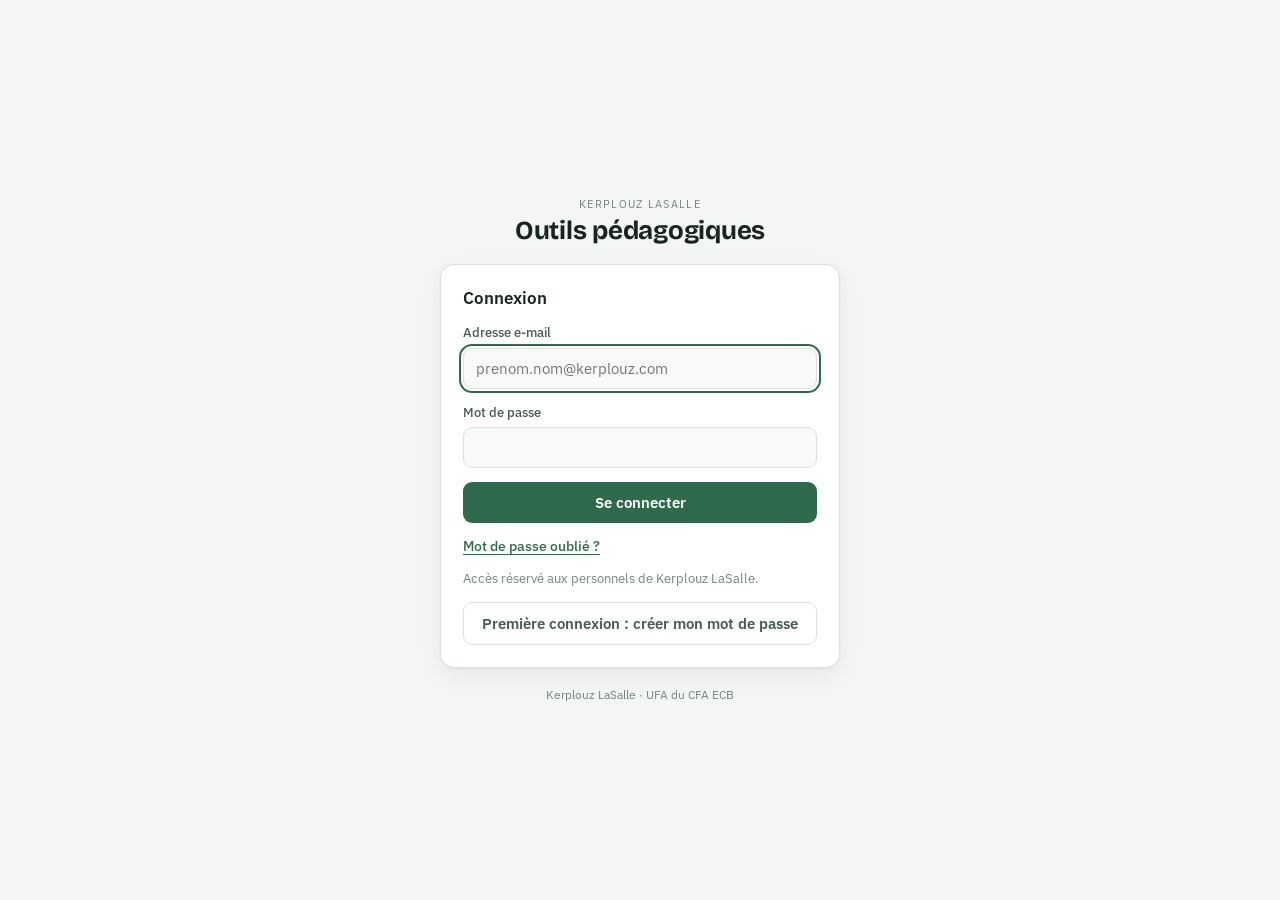
==== index.html @ 3c879e39 "v6.1 : accueil par formation, clics" ====
<!doctype html>
<html lang="fr"><head><meta charset="utf-8"><meta name="viewport" content="width=device-width,initial-scale=1">
<title>Outils Kerplouz</title>
<link rel="preconnect" href="https://fonts.googleapis.com">
<link rel="preconnect" href="https://fonts.gstatic.com" crossorigin>
<link rel="stylesheet" href="https://fonts.googleapis.com/css2?family=Bricolage+Grotesque:opsz,wght@12..96,700&family=IBM+Plex+Sans:wght@400;500;600&display=swap">
<style>
:root{--bg:#F4F6F3;--surface:#FFFFFF;--line:#DCE2D9;--ink:#18241E;--ink-2:#4A5A51;--ink-3:#76857C;--accent:#2E6A4B;--accent-soft:#DCEBDF;--danger:#A8412F;--danger-soft:#F6DED8;
  --display:"Bricolage Grotesque",ui-sans-serif,system-ui,sans-serif;--body:"IBM Plex Sans",ui-sans-serif,system-ui,-apple-system,"Segoe UI",sans-serif}
*{box-sizing:border-box}[hidden]{display:none!important}
html,body{height:100%}
body{margin:0;background:var(--bg);color:var(--ink);font:15px/1.5 var(--body);padding-inline:16px;display:grid;place-items:center}
main{width:100%;max-width:400px;padding-block:32px;display:flex;flex-direction:column;gap:18px}
.brand{display:flex;flex-direction:column;gap:4px;text-align:center}
.brand small{font-size:11px;letter-spacing:.12em;text-transform:uppercase;color:var(--ink-3)}
h1{font:700 26px/1.15 var(--display);margin:0;letter-spacing:-.01em}
.card{background:var(--surface);border:1px solid var(--line);border-radius:14px;padding:22px;display:flex;flex-direction:column;gap:14px;box-shadow:0 1px 2px rgba(24,36,30,.05),0 8px 24px rgba(24,36,30,.06)}
h2{font:600 17px/1.3 var(--body);margin:0}
.field{display:flex;flex-direction:column;gap:5px}
label{font-size:13px;font-weight:500;color:var(--ink-2)}
input{font:15px var(--body);color:var(--ink);background:#F8FAF7;border:1px solid var(--line);border-radius:9px;padding:10px 12px;width:100%}
input:focus-visible,button:focus-visible,a:focus-visible{outline:2px solid var(--accent);outline-offset:2px}
button{font:600 15px var(--body);border:0;border-radius:9px;padding:11px 14px;background:var(--accent);color:#fff;cursor:pointer}
button:hover{filter:brightness(1.07)}button:disabled{opacity:.6;cursor:wait}
button.link{background:none;color:var(--accent);padding:0;font-weight:500;font-size:13.5px;text-decoration:underline;text-underline-offset:3px;align-self:flex-start}
button.ghost{background:none;color:var(--ink-2);border:1px solid var(--line)}
.msg{font-size:13.5px;border-radius:8px;padding:9px 11px}
.msg.err{background:var(--danger-soft);color:var(--danger)}.msg.ok{background:var(--accent-soft);color:var(--accent)}
.hint{font-size:12.5px;color:var(--ink-3);margin:0}
a.tool{display:block;border:1px solid var(--line);border-radius:10px;padding:12px 14px;color:inherit;text-decoration:none}
a.tool:hover{border-color:var(--accent)}a.tool b{display:block;color:var(--accent)}
.who{font-size:13.5px;color:var(--ink-2)}
.rules{list-style:none;margin:0;padding:0;display:grid;grid-template-columns:1fr 1fr;gap:3px 10px;font-size:12.5px;color:var(--ink-3)}
.rules li::before{content:"○ ";}.rules li.ok{color:var(--accent)}.rules li.ok::before{content:"✓ ";}
footer{text-align:center;font-size:12px;color:var(--ink-3)}
/* ---- Tableau de bord des outils ---- */
body.wide{place-items:start center}
body.wide main{max-width:1120px;gap:22px}
body.wide .brand{display:none}
#vHome{display:flex;flex-direction:column;gap:22px}
.dash-head{display:flex;flex-wrap:wrap;gap:16px;align-items:flex-end;justify-content:space-between;padding-top:8px}
.dash-head .t{display:flex;flex-direction:column;gap:4px}
.eyebrow{font-size:11px;letter-spacing:.12em;text-transform:uppercase;color:var(--ink-3)}
.dash-head h1{font-size:30px}
.me{display:flex;align-items:center;gap:10px;background:var(--surface);border:1px solid var(--line);border-radius:999px;padding:5px 6px 5px 14px;font-size:13px;color:var(--ink-2)}
.me b{color:var(--ink);font-weight:600}
.me button{font-size:12.5px;padding:6px 12px;border-radius:999px}
.tabs{display:flex;flex-wrap:wrap;gap:6px}
.tab{font:500 13px var(--body);background:var(--surface);color:var(--ink-2);border:1px solid var(--line);border-radius:999px;padding:7px 13px;display:inline-flex;align-items:center;gap:7px}
.tab .sw{width:9px;height:9px;border-radius:99px;background:var(--c,var(--ink-3))}
.tab[aria-pressed="true"]{background:var(--ink);border-color:var(--ink);color:#fff}
.tab:hover{filter:none;border-color:var(--ink-3)}
.level{display:flex;flex-direction:column;gap:12px}
.level-h{display:flex;align-items:baseline;gap:10px;flex-wrap:wrap;border-bottom:2px solid var(--c);padding-bottom:8px}
.level-h h2{font:700 19px/1.2 var(--display);letter-spacing:-.01em}
.level-h .niv{font-size:11px;font-weight:600;letter-spacing:.06em;text-transform:uppercase;color:#fff;background:var(--c);border-radius:5px;padding:2px 7px}
.level-h .sub{font-size:13px;color:var(--ink-3)}
.tiles{display:grid;grid-template-columns:repeat(auto-fill,minmax(250px,1fr));gap:12px}
.tile{position:relative;display:flex;flex-direction:column;gap:8px;background:var(--surface);border:1px solid var(--line);border-radius:12px;padding:16px 16px 14px;color:inherit;text-decoration:none;min-height:150px;transition:border-color .15s,box-shadow .15s,transform .15s}
a.tile:hover{border-color:var(--c);box-shadow:0 6px 18px rgba(24,36,30,.08);transform:translateY(-1px)}
.tile .ico{width:36px;height:36px;border-radius:9px;display:grid;place-items:center;background:color-mix(in srgb,var(--c) 14%,#fff);color:var(--c)}
.tile .ico svg{width:20px;height:20px}
.tile b{font-size:15px;line-height:1.3}
.tile p{margin:0;font-size:13px;color:var(--ink-2);line-height:1.45}
.tile .st{position:absolute;top:14px;right:14px;font-size:11px;font-weight:600;border-radius:99px;padding:3px 8px}
.st.on{background:#DCEBDF;color:#2E6A4B}.st.soon{background:#F1F3EF;color:var(--ink-3)}
.tile.soon{background:#FAFBF9;border-style:dashed}
.tile.soon b,.tile.soon .ico{opacity:.75}
.tile .go{margin-top:auto;font-size:13px;font-weight:600;color:var(--c)}
.note{font-size:13px;color:var(--ink-3);text-align:center;margin:4px 0 0}
.mine{display:flex;flex-wrap:wrap;gap:6px;align-items:center;font-size:13px;color:var(--ink-2)}
.chip{font-size:12px;font-weight:500;background:var(--surface);border:1px solid var(--line);border-radius:99px;padding:3px 10px}
.apercu{display:flex;flex-wrap:wrap;gap:8px 12px;align-items:center;font-size:13px;color:var(--ink-2);background:var(--surface);border:1px dashed var(--line);border-radius:10px;padding:8px 12px}
.apercu select{font:inherit;font-size:13px;padding:5px 8px;border:1px solid var(--line);border-radius:8px;background:var(--surface);color:var(--ink)}
.apercu.on{border-style:solid;border-color:#D1683F;background:#FFF3EC}
.apercu .info{flex-basis:100%;color:#8A3F1C}
.banner{background:#FFF6E5;border:1px solid #F0DDB5;color:#7A5410;border-radius:10px;padding:12px 14px;font-size:13.5px}
a.admin{font:600 12.5px var(--body);background:var(--ink);color:#fff;border-radius:999px;padding:6px 12px;text-decoration:none}
/* ---- Espaces ---- */
.espaces{display:flex;gap:4px;flex-wrap:wrap;background:var(--surface);border:1px solid var(--line);border-radius:14px;padding:5px}
.esp{font:600 14px var(--body);background:none;color:var(--ink-2);border-radius:10px;padding:9px 14px;position:relative}
.esp:hover{filter:none;background:#F1F4EF}
.esp[aria-current="page"]{background:var(--c);color:#fff}
.espgrid{display:grid;grid-template-columns:repeat(auto-fill,minmax(250px,1fr));gap:14px}
.espcard{display:flex;flex-direction:column;gap:8px;background:var(--surface);border:1px solid var(--line);border-top:4px solid var(--c);border-radius:14px;padding:18px;color:inherit;text-decoration:none;min-height:170px;transition:box-shadow .15s,transform .15s}
.espcard:hover{box-shadow:0 8px 22px rgba(24,36,30,.09);transform:translateY(-1px)}
.espcard .ico{width:40px;height:40px;border-radius:10px;display:grid;place-items:center;background:color-mix(in srgb,var(--c) 13%,#fff);color:var(--c)}
.espcard .ico svg{width:22px;height:22px}
.espcard b{font:700 18px/1.2 var(--display)}.espcard p{margin:0;font-size:13.5px;color:var(--ink-2)}
.espcard .go{margin-top:auto;font-size:13px;font-weight:600;color:var(--c)}
.esp .badge{margin-left:6px;padding:0 7px;font-size:11px}
.badge{display:inline-block;font-size:12px;font-weight:600;border-radius:99px;padding:2px 9px;background:#E3ECF8;color:#2D5A96}.badge.warn{background:#FFF6E5;color:#7A5410}
.espintro{margin:0;color:var(--ink-2);font-size:14px}
.actus ul{list-style:none;margin:6px 0 0;padding:0;display:grid;grid-template-columns:repeat(auto-fill,minmax(320px,1fr));gap:8px}
.actus li{background:var(--surface);border:1px solid var(--line);border-radius:10px;padding:10px 12px;display:flex;flex-direction:column;gap:3px}
.actus li a{color:var(--ink);font-weight:500;text-decoration:none}.actus li a:hover{color:var(--accent);text-decoration:underline}
.actus .level-h a{color:#6B5CA5;font-weight:600;text-decoration:none}
.actus li span{font-size:12px;color:var(--ink-3)}
body:not([data-espace="accueil"]):not([data-espace="evaluations"]) #rappels,body:not([data-espace="accueil"]):not([data-espace="evaluations"]) #rappelsUC{display:none!important}
body:not([data-espace="accueil"]) #mine{display:none}
@media (max-width:640px){.esp{padding:8px 10px;font-size:13px}}
@media (prefers-reduced-motion:reduce){.tile,.espcard{transition:none}}
</style></head><body>
<main>
  <div class="brand"><small>Kerplouz LaSalle</small><h1>Outils pédagogiques</h1></div>

  <!-- Connexion -->
  <form class="card" id="vLogin" hidden novalidate>
    <h2>Connexion</h2>
    <div class="msg" id="loginMsg" hidden></div>
    <div class="field"><label for="email">Adresse e-mail</label><input id="email" type="email" autocomplete="username" placeholder="prenom.nom@kerplouz.com" required></div>
    <div class="field"><label for="password">Mot de passe</label><input id="password" type="password" autocomplete="current-password" required></div>
    <button type="submit" id="btnLogin">Se connecter</button>
    <button type="button" class="link" id="toForgot">Mot de passe oublié ?</button>
    <p class="hint">Accès réservé aux personnels de Kerplouz LaSalle.</p>
    <button type="button" class="ghost" id="toSignup">Première connexion : créer mon mot de passe</button>
  </form>

  <!-- Création de compte -->
  <form class="card" id="vSignup" hidden novalidate>
    <h2>Première connexion</h2>
    <p class="hint">Saisissez votre adresse <b>@kerplouz.com</b> et le <b>code d'activation</b> remis par le responsable pédagogique, puis choisissez votre mot de passe. Le code ne sert qu'une fois.</p>
    <div class="msg" id="signupMsg" hidden></div>
    <div class="field"><label for="semail">Adresse e-mail Kerplouz</label><input id="semail" type="email" autocomplete="username" placeholder="prenom.nom@kerplouz.com" required></div>
    <div class="field"><label for="scode">Code d'activation</label><input id="scode" autocomplete="one-time-code" placeholder="6 caractères" maxlength="6" style="text-transform:uppercase;letter-spacing:.2em;font-family:ui-monospace,monospace" required></div>
    <div class="field"><label for="sp1">Mot de passe</label><input id="sp1" type="password" autocomplete="new-password" required></div>
    <div class="field"><label for="sp2">Confirmer le mot de passe</label><input id="sp2" type="password" autocomplete="new-password" required></div>
    <ul class="rules" id="sRules"></ul>
    <button type="submit" id="btnSignup">Créer mon mot de passe</button>
    <button type="button" class="link" id="backLogin2">J'ai déjà un compte</button>
  </form>

  <!-- Mot de passe oublié -->
  <form class="card" id="vForgot" hidden novalidate>
    <h2>Mot de passe oublié</h2>
    <p class="hint">Saisissez votre adresse : vous recevrez un lien pour choisir un nouveau mot de passe.</p>
    <div class="msg" id="forgotMsg" hidden></div>
    <div class="field"><label for="femail">Adresse e-mail</label><input id="femail" type="email" autocomplete="username" placeholder="prenom.nom@kerplouz.com" required></div>
    <button type="submit" id="btnForgot">Envoyer le lien</button>
    <button type="button" class="link" id="backLogin">Retour à la connexion</button>
  </form>

  <!-- Nouveau mot de passe (après le lien reçu par mail) -->
  <form class="card" id="vReset" hidden novalidate>
    <h2>Choisir un nouveau mot de passe</h2>
    <div class="msg" id="resetMsg" hidden></div>
    <div class="field"><label for="np1">Nouveau mot de passe</label><input id="np1" type="password" autocomplete="new-password" required></div>
    <div class="field"><label for="np2">Confirmer le mot de passe</label><input id="np2" type="password" autocomplete="new-password" required></div>
    <ul class="rules" id="rRules"></ul>
    <button type="submit" id="btnReset">Enregistrer le mot de passe</button>
  </form>

  <!-- Connecté : tableau de bord des outils -->
  <section id="vHome" hidden>
    <div class="dash-head">
      <div class="t"><span class="eyebrow">Kerplouz LaSalle · Filière paysage</span><h1>Plateforme pédagogique</h1></div>
      <div class="me"><span id="who"></span><a class="admin" id="lnkAdmin" href="/admin/" hidden>Administration</a><button type="button" class="ghost" id="btnOut">Se déconnecter</button></div>
    </div>
    <div class="apercu" id="apercu" hidden>
      <label for="apRole"><b>Voir comme</b></label>
      <select id="apRole">
        <option value="">Moi (administrateur)</option>
        <option value="formateur">Formateur</option>
        <option value="referent">Référent de classe</option>
        <option value="coordinateur_filiere">Coordinateur de filière</option>
        <option value="responsable_peda">Responsable pédagogique</option>
        <option value="secretariat">Secrétariat</option>
        <option value="direction">Direction</option>
        <option value="vie_sco">Vie scolaire</option>
      </select>
      <label for="apNiv" id="apNivL" hidden>de la formation</label>
      <select id="apNiv" hidden>
        <option value="capa">CAPa JP</option><option value="bpa">BPA OSP</option><option value="bp">BP AP</option>
        <option value="btsa" selected>BTSA AP</option><option value="cs">CS Arboriste</option><option value="bprea">BPREA</option>
      </select>
      <label for="apPers"><b>ou prendre le rôle de</b></label>
      <select id="apPers"><option value="">une personne…</option></select>
      <span class="info" id="apInfo" hidden></span>
    </div>
    <div class="banner" id="banner" hidden></div>
    <div class="banner" id="rappels" hidden></div>
    <div class="banner" id="rappelsUC" hidden></div>
    <nav class="espaces" id="espaces" aria-label="Espaces de la plateforme"></nav>
    <div class="mine" id="mine"></div>
    <div class="tabs" role="group" aria-label="Filtrer par formation" id="tabs"></div>
    <div id="levels" style="display:flex;flex-direction:column;gap:26px"></div>
    <p class="note">Un outil vous manque ? Parlez-en au responsable pédagogique : les outils « À venir » sont développés selon vos besoins.</p>
  </section>

  <footer>Kerplouz LaSalle · UFA du CFA ECB</footer>
</main>
<script>
const SB="https://olqclfsywasktwirswpb.supabase.co", KEY="sb_publishable_Qry6l1DGbG9IkLtGT7CF4w_OyP4rI8x", SKEY="kep.session";
const $=s=>document.querySelector(s);
const params=new URLSearchParams(location.search);
const next=(()=>{const n=params.get("next")||"";return /^\/[A-Za-z0-9\/_\-.]*$/.test(n)&&!n.startsWith("//")?n:"";})();
const ls={get(){try{return JSON.parse(localStorage.getItem(SKEY)||"null");}catch(e){return null;}},set(v){try{v?localStorage.setItem(SKEY,JSON.stringify(v)):localStorage.removeItem(SKEY);}catch(e){}}};
function setCookie(s){document.cookie=s?`kep_at=${s.access_token}; Path=/; Max-Age=${Math.max(60,s.expires_at-Math.floor(Date.now()/1000))}; Secure; SameSite=Lax`:"kep_at=; Path=/; Max-Age=0; Secure; SameSite=Lax";}
function store(t,user){const s={access_token:t.access_token,refresh_token:t.refresh_token,expires_at:t.expires_at?+t.expires_at:Math.floor(Date.now()/1000)+(+t.expires_in||3600),user:user||t.user&&{id:t.user.id,email:t.user.email}||null};ls.set(s);setCookie(s);return s;}
async function api(path,{method="GET",body,token}={}){
  const h={apikey:KEY,"Content-Type":"application/json"};if(token)h.Authorization="Bearer "+token;
  const r=await fetch(SB+path,{method,headers:h,body:body?JSON.stringify(body):undefined});const txt=await r.text();let d=null;try{d=txt?JSON.parse(txt):null;}catch(e){}
  if(!r.ok){const e=new Error((d&&(d.error_description||d.msg||d.message||d.error))||("Erreur "+r.status));e.status=r.status;e.code=d&&(d.error_code||d.code);throw e;}return d;}
function show(id){["vLogin","vForgot","vReset","vHome","vSignup"].forEach(v=>$("#"+v).hidden=v!==id);document.body.classList.toggle("wide",id==="vHome");const f=$("#"+id).querySelector("input");if(f)f.focus();}
function msg(id,text,kind){const m=$("#"+id);m.textContent=text;m.className="msg "+(kind||"err");m.hidden=!text;}
function fr(e){const m=(e.message||"").toLowerCase();
  if(m.includes("invalid login")||e.code==="invalid_credentials")return "Adresse ou mot de passe incorrect.";
  if(m.includes("email not confirmed"))return "Votre adresse n'est pas encore confirmée : ouvrez le mail de confirmation reçu.";
  if(e.status===429||m.includes("rate limit"))return "Trop de tentatives. Patientez quelques minutes avant de réessayer.";
  if(m.includes("same")&&m.includes("password"))return "Le nouveau mot de passe doit être différent de l'ancien.";
  if(m.includes("password")&&(m.includes("weak")||m.includes("least")||m.includes("should contain")))return "Mot de passe trop faible : il doit respecter toutes les règles indiquées.";
  if(m.includes("database error")||m.includes("adresse non autoris")||m.includes("code d'activation"))return "Adresse non reconnue ou code d'activation incorrect. Vérifiez-les, ou demandez un nouveau code au responsable pédagogique.";
  if(m.includes("already registered")||m.includes("already been registered"))return "Votre compte existe déjà : connectez-vous avec votre mot de passe. En cas d'oubli, demandez une réinitialisation au responsable pédagogique.";
  if(m.includes("signups not allowed"))return "La création de compte est fermée pour le moment.";
  if(m.includes("failed to fetch"))return "Connexion au serveur impossible. Vérifiez votre accès internet.";
  return e.message||"Une erreur est survenue.";}
async function session(){let s=ls.get();if(!s)return null;
  if(s.expires_at-60<Date.now()/1000){try{s=store(await api("/auth/v1/token?grant_type=refresh_token",{method:"POST",body:{refresh_token:s.refresh_token}}),s.user);}catch(e){ls.set(null);setCookie(null);return null;}}
  else setCookie(s);return s;}
const ROLES={formateur:"Formateur",referent:"Référent de classe",coordinateur_filiere:"Coordinateur de filière",responsable_peda:"Responsable pédagogique",secretariat:"Secrétariat",direction:"Direction",vie_sco:"Vie scolaire"};
const esc=t=>String(t==null?"":t).replace(/[<>&"]/g,c=>({"<":"&lt;",">":"&gt;","&":"&amp;",'"':"&quot;"}[c]));
let droits=null,outilsCat=[],apercu=null;
const TOUS_NIV=["capa","bpa","bp","btsa","cs","bprea","autre"],NIV_LARGE=["responsable_peda","secretariat","direction","vie_sco"];
/* Aperçu « Voir comme » : même calcul que mes_droits() côté base, sur un profil fictif. Affichage seulement. */
function simuler(role,niv){
  const r=role==="referent"?["formateur","referent"]:[role];
  const nv=NIV_LARGE.includes(role)?TOUS_NIV.slice():[niv];
  const outils=outilsCat.filter(o=>(!o.roles||!o.roles.length||o.roles.some(x=>r.includes(x)))&&(o.niveau==="tous"||nv.includes(o.niveau))).map(o=>o.code);
  return {roles:r,admin:false,actif:true,niveaux:nv,outils,classes:[]};}
function majApercu(){const role=$("#apRole").value,large=NIV_LARGE.includes(role);
  $("#apNiv").hidden=$("#apNivL").hidden=!role||large;
  apercu=role?simuler(role,$("#apNiv").value):null;
  $("#apercu").classList.toggle("on",!!apercu);
  const lib=$("#apRole").selectedOptions[0].text+(role&&!large?" "+$("#apNiv").selectedOptions[0].text:"");
  $("#apInfo").hidden=!apercu;
  $("#apInfo").textContent=apercu?`Aperçu : voici le tableau de bord d'une personne « ${lib} ». Rien n'est modifié, et les outils s'ouvrent toujours avec vos propres droits d'administrateur.`:"";
  filtre="all";renderDash();}
$("#apRole").onchange=majApercu;$("#apNiv").onchange=majApercu;
$("#apPers").onchange=async e=>{const v=e.target.value;if(!v)return;e.target.disabled=true;
  try{await window.KepComme.prendre(v);location.reload();}catch(err){e.target.disabled=false;$("#apInfo").hidden=false;$("#apInfo").textContent="Impossible de prendre ce rôle : "+err.message;}};
async function goHome(s){if(next){location.replace(next);return;}
  const email=s.user&&s.user.email||"";
  try{droits=await api("/rest/v1/rpc/mes_droits",{method:"POST",body:{},token:s.access_token});}
  catch(e){droits=null;}
  if(!droits){show("vLogin");msg("loginMsg","Impossible de lire vos droits d'accès. Réessayez dans un instant.");return;}
  // Unités capitalisables : accès aussi par UC affectée ou épreuve dont on est responsable ; coordination pour les référents
  try{const u=await api("/rest/v1/rpc/uc_acces",{method:"POST",body:{},token:s.access_token})||{},o=droits.outils=droits.outils||[],n=droits.niveaux=droits.niveaux||[];
    if(u.acces){if(!o.includes("saisie-uc"))o.push("saisie-uc");if(!n.includes("capa"))n.push("capa");}
    if(u.coord&&!o.includes("uc-coord"))o.push("uc-coord");if(u.resp&&!o.includes("uc-param"))o.push("uc-param");}catch(e){}
  if(!droits.actif){signOutLocal(s);show("vLogin");msg("loginMsg","Votre compte est suspendu. Contactez le responsable pédagogique.");return;}
  const nomAff=droits.prenom?droits.prenom+" "+droits.nom:(droits.email||email);
  const FIL={capa:"CAPa JP",bpa:"BPA OSP",bp:"BP AP",btsa:"BTSA AP",cs:"CS Arboriste",bprea:"BPREA"};
  const rl=(droits.roles||[]).filter(r=>r!=="coordinateur_filiere").map(r=>ROLES[r]||r);(droits.filieres||[]).forEach(f=>rl.push("Coordination "+(FIL[f]||f)));if(droits.admin)rl.push("Administrateur");
  $("#who").innerHTML="<b>"+esc(nomAff)+"</b>"+(rl.length?" · "+esc(rl.join(", ")):"");
  $("#lnkAdmin").hidden=!droits.admin;
  $("#apercu").hidden=!droits.admin;$("#apRole").value="";apercu=null;$("#apInfo").hidden=true;$("#apercu").classList.remove("on");$("#apNiv").hidden=$("#apNivL").hidden=true;
  if(droits.admin){try{outilsCat=await api("/rest/v1/outils?select=code,niveau,roles,ordre&order=ordre",{token:s.access_token})||[];}catch(e){outilsCat=[];$("#apercu").hidden=true;}
    try{const pers=await api("/rest/v1/rpc/admin_personnel",{method:"POST",body:{},token:s.access_token})||[];
      $("#apPers").innerHTML='<option value="">une personne…</option>'+pers.filter(p=>p.actif&&p.email!==droits.email).map(p=>`<option value="${esc(p.email)}">${esc(p.nom+" "+p.prenom)}</option>`).join("");}catch(e){}}
  const cl=droits.classes||[];
  $("#mine").innerHTML=cl.length?"Vos classes :"+cl.map(c=>`<span class="chip"${c.fonction==="referent"?' title="Vous êtes référent·e de cette classe" style="border-color:var(--accent);color:var(--accent)"':""}>${c.fonction==="referent"?"★ ":""}${esc(c.libelle)}</span>`).join("")
    :(droits.admin||(droits.niveaux||[]).length?"":"<span>Aucune classe ne vous est encore attribuée : le responsable pédagogique doit vous rattacher à vos classes pour afficher leurs outils.</span>");
  const refus=params.get("refus");
  if(refus){history.replaceState(null,"","/");const bn=$("#banner");bn.hidden=false;
    bn.textContent=refus==="suspendu"?"Votre compte est suspendu.":"Vous n'avez pas accès à cet outil. Si vous en avez besoin, demandez au responsable pédagogique de vous rattacher à la classe concernée.";}
  if(droits.admin&&!(droits.outils||[]).includes("admin"))droits.outils.push("admin");
  filtre="all";espace=location.hash.slice(1)||"accueil";renderDash();show("vHome");rappelsCCF(s);rappelsUC(s);}
/* Rappels UC (référents CAPa) : dates à fixer au plus tard 15 jours avant la période agréée, convocations à envoyer */
async function rappelsUC(s){const box=$("#rappelsUC");box.hidden=true;
  if(!droits||!(droits.outils||[]).includes("uc-coord"))return;
  let r;try{r=await api("/rest/v1/rpc/uc_rappels",{method:"POST",body:{},token:s.access_token})||[];}catch(e){return;}
  if(!r.length)return;const jr=d=>new Date(d+"T12:00:00").toLocaleDateString("fr-FR",{weekday:"long",day:"numeric",month:"long"});
  box.innerHTML=`<b>Rappel épreuves UC (CAPa)</b><ul style="margin:6px 0 8px;padding-left:18px">`+r.map(x=>`<li>${esc(x.code)} · ${esc(x.libelle)} · ${x.quoi==="date"?"date à fixer avant le "+esc(jr(x.echeance))+" (période agréée à partir du "+esc(jr(x.jour))+")":"épreuve le "+esc(jr(x.jour))+" : convocations à envoyer avant le "+esc(jr(x.echeance))}</li>`).join("")+`</ul><a href="/UC/?vue=coord">Ouvrir la coordination UC →</a>`;
  box.hidden=false;}
/* Rappels CCF : convocations à faire pour les épreuves des 15 prochains jours (coordinateur BTS et référent de la classe) */
async function rappelsCCF(s){const box=$("#rappels");box.hidden=true;
  if(!droits||!(droits.admin||(droits.outils||[]).includes("ccf-bts")))return;
  let r;try{r=await api("/rest/v1/rpc/rappels_ccf",{method:"POST",body:{},token:s.access_token})||[];}catch(e){return;}
  if(!r.length)return;
  const cl={BTSAAP1:"BTSA AP 1",BTSAAP2:"BTSA AP 2"},jr=d=>new Date(d+"T12:00:00").toLocaleDateString("fr-FR",{weekday:"long",day:"numeric",month:"long"});
  const G=[];for(const x of r){const g=!x.prevu&&G.find(y=>!y.prevu&&y.promo===x.promo&&y.jour===x.jour);if(g)g.code+=", "+x.code;else G.push({...x});}r=G;
  box.innerHTML=`<b>Rappel CCF : convocations à faire</b><ul style="margin:6px 0 8px;padding-left:18px">`+r.map(x=>`<li>${esc(x.code)}${x.code.includes(",")?" (une convocation pour la journée)":""} · ${esc(cl[x.classe]||("promotion "+x.promo))} · ${x.prevu?"période prévue à partir du "+esc(jr(x.jour))+" (date exacte à fixer)":"CCF le "+esc(jr(x.jour))} · ${x.jours===0?"aujourd'hui":"dans "+x.jours+" jour"+(x.jours>1?"s":"")}</li>`).join("")+`</ul><a href="/CCF/?vue=cal">Ouvrir le calendrier des CCF →</a>`;
  box.hidden=false;}
function signOutLocal(s){if(s)fetch(SB+"/auth/v1/logout",{method:"POST",headers:{apikey:KEY,Authorization:"Bearer "+s.access_token}}).catch(()=>{});ls.set(null);setCookie(null);}
/* ---- Catalogue des outils par formation ---- */
const ICONS={
  grille:'<path d="M4 4h16v16H4z"/><path d="M4 9h16M4 14h16M9 4v16"/>',
  livret:'<path d="M5 4h9a3 3 0 0 1 3 3v13H8a3 3 0 0 1-3-3z"/><path d="M5 17a3 3 0 0 1 3-3h9"/>',
  secu:'<path d="M12 3l7 3v5c0 4.5-3 8-7 10-4-2-7-5.5-7-10V6z"/><path d="M9 12l2 2 4-4"/>',
  calend:'<rect x="4" y="5" width="16" height="15" rx="2"/><path d="M4 10h16M9 3v4M15 3v4"/>',
  inscr:'<path d="M9 5h10v14H5V9z"/><path d="M9 5v4H5M9 13h6M9 16h4"/>',
  conv:'<path d="M7 3h7l5 5v13H7z"/><path d="M14 3v5h5M10 13h6M10 17h6"/>',
  decoup:'<circle cx="6" cy="7" r="2.5"/><circle cx="6" cy="17" r="2.5"/><path d="M8 8.5 20 16M8 15.5 20 8"/>',
  fiche:'<path d="M6 3h12v18H6z"/><path d="M9 7h6M9 11h6M9 15h3"/>',
  arbre:'<path d="M12 21v-6"/><path d="M12 15c-4 0-6-2.5-6-5.5S8.5 4 12 4s6 2.5 6 5.5S16 15 12 15z"/>',
  suivi:'<path d="M4 19V5M4 19h16"/><path d="M7 15l4-4 3 3 5-6"/>',
  veille:'<path d="M4 11a9 9 0 0 1 9 9"/><path d="M4 4a16 16 0 0 1 16 16"/><circle cx="5" cy="19" r="1.5"/>',
  coord:'<rect x="4" y="4" width="7" height="7" rx="1.5"/><rect x="13" y="4" width="7" height="4" rx="1.5"/><rect x="13" y="10" width="7" height="10" rx="1.5"/><rect x="4" y="13" width="7" height="7" rx="1.5"/>'
};
/* Formations (couleur, niveau) */
const FORMS={
  capa:{nom:"CAPa Jardinier paysagiste",court:"CAPa JP",niv:"Niveau 3",c:"#6E9A3A",sub:"Formation en unités capitalisables"},
  bpa:{nom:"BPA Ouvrier spécialisé en paysage",court:"BPA OSP",niv:"Niveau 3",c:"#3F8A70",sub:"Formation en unités capitalisables"},
  bp:{nom:"BP Aménagements paysagers",court:"BP AP",niv:"Niveau 4",c:"#2E6A4B",sub:"Formation en unités capitalisables"},
  btsa:{nom:"BTSA Aménagements paysagers",court:"BTSA AP",niv:"Niveau 5",c:"#D1683F",sub:"Contrôle en cours de formation"},
  bprea:{nom:"BP Responsable d'entreprise agricole",court:"BPREA",niv:"Niveau 4",c:"#7C8A2A",sub:"Formation en unités capitalisables"},
  cs:{nom:"CS Arboriste grimpeur",court:"CS AG",niv:"Niveau 4",c:"#8A6A3B",sub:"Certificat de spécialisation"},
  tous:{nom:"Toutes formations",court:"Transversal",niv:"Transversal",c:"#4A5A51",sub:"Outils communs"}};
/* Espaces de la plateforme */
const ESPACES=[
  {id:"outils",nom:"Outils pédagogiques",i:"livret",c:"#2E6A4B",d:"Référentiels des diplômes, livrets d'alternance et outils de préparation des cours."},
  {id:"evaluations",nom:"Évaluations",i:"grille",c:"#D1683F",d:"Unités capitalisables, CCF, grilles, calendriers des épreuves et convocations."},
  {id:"suivi",nom:"Suivi des apprenants",i:"suivi",c:"#3F6FA8",d:"Accompagnement : entretiens, visites en entreprise, alertes et actions à mener."},
  {id:"veille",nom:"Veille professionnelle",i:"veille",c:"#6B5CA5",d:"Actualités de la filière, de la formation et de la réglementation, mises à jour en continu."},
  {id:"admin",nom:"Administration",i:"secu",c:"#18241E",d:"Personnel, classes, droits, plans d'évaluation, référentiels, apprenants et RGPD."}];
/* Catalogue : esp = espace, niv = formation */
const TOOLS=[
  // Outils pédagogiques
  {esp:"outils",niv:"tous",t:"Référentiels des diplômes",d:"Capacités, critères et indicateurs de chaque diplôme de la filière (source Chlorofil) : consultation, recherche et impression.",i:"fiche",href:"/REF/",code:"referentiels"},
  {esp:"outils",niv:"tous",t:"La fabrique à livret",d:"Export Yparéo en entrée, un livret d'alternance Word par apprenti·e en sortie : les 18 modèles v5 validés, publipostés dans le navigateur.",i:"livret",href:"/livret/",code:"livret"},
  {esp:"outils",niv:"tous",t:"Tableau de stratégie de formation",d:"Répartition des capacités du référentiel entre le CFA et l'entreprise, période par période.",i:"decoup"},
  {esp:"outils",niv:"tous",t:"Fiches pédagogiques prévisionnelles",d:"Par formateur : heures de face-à-face et cadrage des UC enseignées d'après le référentiel.",i:"inscr"},
  {esp:"evaluations",niv:"btsa",t:"Grilles d'évaluation BTS AP",d:"Préparer les classeurs Excel par capacité : onglet Notes et une grille par apprenant, logos et mise en page d'origine.",i:"grille",href:"/BTS/",code:"grilles-bts"},
  // Évaluations
  {esp:"evaluations",niv:"capa",t:"Évaluations UC : documents 4 et 5",d:"Tableau de bord et résultats, saisie des appréciations, calendrier des épreuves ; pour les référents et le coordinateur : dates, convocations et éditions de la cohorte.",i:"grille",href:"/UC/",code:"saisie-uc"},
  {esp:"evaluations",niv:"capa",t:"Calendrier des épreuves UC",d:"Périodes agréées et dates des épreuves du CAPa par classe.",i:"calend",href:"/UC/?vue=cal",code:"saisie-uc"},
  {esp:"evaluations",niv:"btsa",t:"Tableau de bord CCF",d:"Vos épreuves certificatives : saisie en ligne des grilles des capacités dont vous êtes intervenant.",i:"suivi",href:"/CCF/",code:"ccf-bts"},
  {esp:"evaluations",niv:"btsa",t:"Coordination BTS AP",d:"Résultats de la promotion, candidats, épreuves et convocations, courriers aux entreprises, documents de fin d'année.",i:"coord",href:"/CCF/?vue=coord",code:"grilles-bts"},
  {esp:"evaluations",niv:"btsa",t:"Calendrier des CCF",d:"Dates, horaires et lieux des CCF par année (BTS 1, BTS 2), repris dans les grilles.",i:"calend",href:"/CCF/?vue=cal",code:"ccf-bts"},
  {esp:"evaluations",niv:"bpa",t:"Évaluations UC du BPA",d:"Documents 4 et 5 en ligne, comme pour le CAPa, dès que le plan d'évaluation agréé est saisi.",i:"grille"},
  {esp:"evaluations",niv:"bp",t:"Évaluations UC du BP",d:"Documents 4 et 5 en ligne, comme pour le CAPa, dès que le plan d'évaluation agréé est saisi.",i:"grille"},
  {esp:"evaluations",niv:"bprea",t:"Évaluations UC du BPREA",d:"Documents 4 et 5 en ligne dès que le plan d'évaluation agréé est saisi.",i:"grille"},
  {esp:"evaluations",niv:"cs",t:"Évaluations UC du CS",d:"Grilles des trois UC et résultats du groupe, dès que le plan d'évaluation agréé est saisi.",i:"grille"},
  // Suivi des apprenants
  {esp:"suivi",niv:"tous",t:"Suivi et accompagnement",d:"Liste de vos apprenants avec leur dernier échange, visites en entreprise, alertes et actions en retard ; fiche de suivi imprimable.",i:"suivi",href:"/SUIVI/",code:"suivi"},
  {esp:"suivi",niv:"tous",t:"Actions à mener",d:"Toutes les actions et alertes ouvertes de vos classes, par échéance.",i:"calend",href:"/SUIVI/?o=actions",code:"suivi"},
  // Veille
  {esp:"veille",niv:"tous",t:"Actualités de la filière",d:"Unep, arboriculture, végétal, formation et réglementation : les flux des sources de référence, filtrés et classés par thème.",i:"veille",href:"/VEILLE/",code:"veille"},
  {esp:"veille",niv:"tous",t:"Sélection de l'équipe",d:"Les articles retenus par les formateurs, avec leur intérêt pédagogique.",i:"fiche",href:"/VEILLE/?o=pin",code:"veille"},
  // Administration
  {esp:"admin",niv:"tous",t:"Personnel, classes et droits",d:"Comptes et codes d'activation, équipes des classes, rôles et droits des outils.",i:"secu",href:"/admin/",code:"admin"},
  {esp:"admin",niv:"tous",t:"Apprenants et RGPD",d:"Apprenants des formations, échéances de conservation et suppression 5 ans après la fin de la formation.",i:"inscr",href:"/admin/#apprenants",code:"admin"},
  {esp:"admin",niv:"tous",t:"Plans d'évaluation UC",d:"Plans agréés par cohorte, épreuves et périodes, formateurs affectés aux UC.",i:"fiche",href:"/UC/param.html",code:"uc-param"},
  {esp:"admin",niv:"tous",t:"Référentiels : import et validation",d:"Importer ou corriger un référentiel depuis un tableur, valider les textes relus sur Chlorofil.",i:"fiche",href:"/REF/",code:"uc-param"},
  {esp:"admin",niv:"tous",t:"Sources de la veille",d:"Ajouter, filtrer ou désactiver les flux d'actualités.",i:"veille",href:"/VEILLE/?o=src",code:"uc-param"}];
let filtre="all",espace="accueil";const BADGES={};
function navEsp(EV){EV=EV||espacesVus();$("#espaces").innerHTML=[{id:"accueil",nom:"Accueil",c:"#18241E"},...EV].map(e=>`<button type="button" class="esp" data-esp="${e.id}" aria-current="${espace===e.id?"page":"false"}" style="--c:${e.c}">${e.nom}${BADGES[e.id]||""}</button>`).join("");}
function outilsVus(){const d=apercu||droits||{};return new Set(d.outils||[]);}
function visiblesEsp(esp){
  const d=apercu||droits||{},niv=new Set(d.niveaux||[]),out=outilsVus();
  return TOOLS.filter(t=>t.esp===esp&&(t.code?(d.admin&&!apercu)||out.has(t.code):(d.admin&&!apercu)||t.niv==="tous"||niv.has(t.niv)))
    .filter(t=>t.code||esp!=="admin");}
function espacesVus(){return ESPACES.filter(e=>visiblesEsp(e.id).some(t=>t.href));}
function tuile(t){const f=FORMS[t.niv],on=!!t.href;const ico=`<span class="ico"><svg viewBox="0 0 24 24" fill="none" stroke="currentColor" stroke-width="1.8" stroke-linecap="round" stroke-linejoin="round" aria-hidden="true">${ICONS[t.i]||ICONS.fiche}</svg></span>`;
  return on?`<a class="tile" href="${t.href}" style="--c:${f.c}">${ico}<span class="st on">${t.espNom||"Disponible"}</span><b>${t.t}</b><p>${t.d}</p><span class="go">Ouvrir l'outil →</span></a>`
           :`<div class="tile soon" aria-disabled="true" style="--c:${f.c}">${ico}<span class="st soon">À venir${t.espNom?" · "+t.espNom:""}</span><b>${t.t}</b><p>${t.d}</p></div>`;}
function renderDash(){
  const EV=espacesVus();if(espace!=="accueil"&&!EV.some(e=>e.id===espace))espace="accueil";
  navEsp(EV);
  document.body.dataset.espace=espace;
  if(espace==="accueil"){
    const T=[];EV.forEach(e=>T.push(...visiblesEsp(e.id).map(t=>Object.assign({},t,{espNom:e.nom,espC:e.c}))));
    const F=Object.keys(FORMS).filter(k=>T.some(t=>t.niv===k));if(filtre!=="all"&&!F.includes(filtre))filtre="all";
    $("#tabs").innerHTML=[["all","Toutes les formations","var(--ink-3)"],...F.map(k=>[k,FORMS[k].court,FORMS[k].c])].map(([id,n,c])=>`<button type="button" class="tab" aria-pressed="${filtre===id}" data-f="${id}" style="--c:${c}"><span class="sw"></span>${n}</button>`).join("");
    $("#tabs").hidden=F.length<2;
    $("#levels").innerHTML=F.filter(k=>filtre==="all"||filtre===k).map(k=>{const f=FORMS[k],L=T.filter(t=>t.niv===k);
      return `<section class="level" style="--c:${f.c}" aria-labelledby="h-${k}"><div class="level-h"><h2 id="h-${k}">${f.nom}</h2><span class="niv">${f.niv}</span><span class="sub">${f.sub}</span></div>
        <div class="tiles">${L.map(tuile).join("")}</div></section>`;}).join("")
      +`<section class="actus" id="actus" hidden><div class="level-h" style="--c:#6B5CA5"><h2>Dernières actualités</h2><span class="sub"><a href="/VEILLE/">Toute la veille →</a></span></div><ul id="actusL"></ul></section>`;
    extrasAccueil();return;}
  const T=visiblesEsp(espace),F=Object.keys(FORMS).filter(k=>T.some(t=>t.niv===k));
  if(filtre!=="all"&&!F.includes(filtre))filtre="all";
  $("#tabs").innerHTML=[["all","Toutes les formations","var(--ink-3)"],...F.map(k=>[k,FORMS[k].court,FORMS[k].c])].map(([id,n,c])=>`<button type="button" class="tab" aria-pressed="${filtre===id}" data-f="${id}" style="--c:${c}"><span class="sw"></span>${n}</button>`).join("");
  $("#tabs").hidden=F.length<2;
  const E=ESPACES.find(e=>e.id===espace);
  $("#levels").innerHTML=`<p class="espintro">${E.d}</p>`+F.filter(k=>filtre==="all"||filtre===k).map(k=>{const f=FORMS[k],L=T.filter(t=>t.niv===k);
    return `<section class="level" style="--c:${f.c}" aria-labelledby="h-${k}"><div class="level-h"><h2 id="h-${k}">${f.nom}</h2><span class="niv">${f.niv}</span><span class="sub">${f.sub}</span></div>
      <div class="tiles">${L.map(tuile).join("")}</div></section>`;}).join("");
}
/* Accueil : chiffres utiles et dernières actualités */
async function extrasAccueil(){const s=await session();if(!s)return;const out=outilsVus(),adm=droits&&droits.admin&&!apercu;
  if(adm||out.has("suivi")){try{const a=await api("/rest/v1/rpc/suivi_actions",{method:"POST",body:{},token:s.access_token})||[];const auj=new Date().toISOString().slice(0,10),r=a.filter(x=>x.echeance&&x.echeance<auj).length;
    BADGES.suivi=a.length?`<span class="badge${r?" warn":""}" title="${a.length} action(s) ouverte(s)${r?", dont "+r+" en retard":""}">${a.length}</span>`:"";navEsp();}catch(e){}}
  if(adm||out.has("veille")){try{const r=await fetch("/api/veille",{credentials:"same-origin"});if(!r.ok)return;const d=await r.json(),L=(d.items||[]).slice(0,6);if(!L.length||espace!=="accueil")return;
    const n2=(d.items||[]).filter(i=>i.date&&Date.now()-Date.parse(i.date)<7*864e5).length;BADGES.veille=n2?`<span class="badge" title="${n2} article(s) cette semaine">${n2}</span>`:"";navEsp();
    $("#actusL").innerHTML=L.map(i=>`<li><a href="${esc(i.url)}" target="_blank" rel="noopener">${esc(i.titre)}</a><span>${esc(i.source)}${i.date?" · "+new Date(i.date).toLocaleDateString("fr-FR",{day:"numeric",month:"short"}):""}</span></li>`).join("");$("#actus").hidden=false;}catch(e){}}
}
function allerEsp(id,push){espace=id;filtre="all";if(push!==false)history.replaceState(null,"",id==="accueil"?location.pathname:"#"+id);renderDash();window.scrollTo({top:0});}
window.addEventListener("hashchange",()=>{const h=location.hash.slice(1);if(h&&h!==espace)allerEsp(h,false);});
document.addEventListener("click",e=>{const es=e.target.closest("[data-esp]");if(es){e.preventDefault();allerEsp(es.dataset.esp);return;}
  const b=e.target.closest("[data-f]");if(!b)return;filtre=b.dataset.f;renderDash();});


$("#vLogin").addEventListener("submit",async e=>{e.preventDefault();const b=$("#btnLogin");msg("loginMsg","");
  const email=$("#email").value.trim().toLowerCase(),pw=$("#password").value;
  if(!email||!pw){msg("loginMsg","Saisissez votre adresse et votre mot de passe.");return;}
  b.disabled=true;b.textContent="Connexion…";
  try{const t=await api("/auth/v1/token?grant_type=password",{method:"POST",body:{email,password:pw}});goHome(store(t));}
  catch(err){msg("loginMsg",fr(err));}finally{b.disabled=false;b.textContent="Se connecter";}});
$("#toForgot").onclick=()=>{$("#femail").value=$("#email").value;msg("forgotMsg","");show("vForgot");};
$("#backLogin").onclick=()=>show("vLogin");
$("#vForgot").addEventListener("submit",async e=>{e.preventDefault();const b=$("#btnForgot");const email=$("#femail").value.trim().toLowerCase();
  if(!/^[^@\s]+@[^@\s]+\.[^@\s]+$/.test(email)){msg("forgotMsg","Saisissez une adresse e-mail valide.");return;}
  b.disabled=true;try{await api("/auth/v1/recover?redirect_to="+encodeURIComponent(location.origin+"/"),{method:"POST",body:{email}});
    msg("forgotMsg","Si un compte existe pour cette adresse, un lien vient d'être envoyé. Pensez à regarder dans les indésirables.","ok");}
  catch(err){msg("forgotMsg",fr(err));}finally{b.disabled=false;}});
let recovery=null;
$("#vReset").addEventListener("submit",async e=>{e.preventDefault();const a=$("#np1").value,b2=$("#np2").value;
  if(!pwOk(a)){msg("resetMsg","Le mot de passe ne respecte pas toutes les règles.");return;}if(a!==b2){msg("resetMsg","Les deux mots de passe ne sont pas identiques.");return;}
  const b=$("#btnReset");b.disabled=true;
  try{await api("/auth/v1/user",{method:"PUT",token:recovery.access_token,body:{password:a}});const u=await api("/auth/v1/user",{token:recovery.access_token});
    const s=store(recovery,{id:u.id,email:u.email});msg("resetMsg","");goHome(s);}
  catch(err){msg("resetMsg",fr(err));}finally{b.disabled=false;}});
/* Règles de mot de passe (identiques à celles réglées dans Supabase) */
const RULES=[["8 caractères minimum",p=>p.length>=8],["une minuscule",p=>/[a-z]/.test(p)],["une majuscule",p=>/[A-Z]/.test(p)],["un chiffre",p=>/[0-9]/.test(p)],["un caractère spécial",p=>/[^A-Za-z0-9]/.test(p)]];
function bindRules(inputId,listId){const ul=$("#"+listId),inp=$("#"+inputId);
  const draw=()=>{const p=inp.value;ul.innerHTML=RULES.map(([t,f])=>`<li class="${f(p)?"ok":""}">${t}</li>`).join("");};inp.addEventListener("input",draw);draw();}
const pwOk=p=>RULES.every(([,f])=>f(p));
bindRules("sp1","sRules");bindRules("np1","rRules");
$("#toSignup").onclick=()=>{$("#semail").value=$("#email").value;msg("signupMsg","");show("vSignup");};
$("#backLogin2").onclick=()=>show("vLogin");
$("#vSignup").addEventListener("submit",async e=>{e.preventDefault();const email=$("#semail").value.trim().toLowerCase(),code=$("#scode").value.trim().toUpperCase(),a=$("#sp1").value,b2=$("#sp2").value;
  if(!/^[^@\s]+@kerplouz\.com$/.test(email)){msg("signupMsg","Utilisez votre adresse @kerplouz.com.");return;}
  if(!/^[A-Z0-9]{6}$/.test(code)){msg("signupMsg","Le code d'activation compte 6 caractères.");return;}
  if(!pwOk(a)){msg("signupMsg","Le mot de passe ne respecte pas toutes les règles.");return;}
  if(a!==b2){msg("signupMsg","Les deux mots de passe ne sont pas identiques.");return;}
  const b=$("#btnSignup");b.disabled=true;
  try{const r=await api("/auth/v1/signup",{method:"POST",body:{email,password:a,data:{code}}});
    if(r&&r.access_token){goHome(store(r));return;}
    if(r&&Array.isArray(r.identities)&&r.identities.length===0){msg("signupMsg",fr({message:"already registered"}));return;}
    msg("signupMsg","Mot de passe enregistré. Connectez-vous maintenant avec votre adresse et ce mot de passe.","ok");}
  catch(err){msg("signupMsg",fr(err));}finally{b.disabled=false;}});
$("#btnOut").onclick=()=>{signOutLocal(ls.get());show("vLogin");};

(async()=>{
  const h=new URLSearchParams(location.hash.replace(/^#/,""));
  if(h.get("error")){history.replaceState(null,"",location.pathname+location.search);show("vLogin");msg("loginMsg","Ce lien n'est plus valable. Redemandez-en un avec « Mot de passe oublié ».");return;}
  if(h.get("access_token")){history.replaceState(null,"",location.pathname+location.search);
    recovery={access_token:h.get("access_token"),refresh_token:h.get("refresh_token"),expires_at:h.get("expires_at"),expires_in:h.get("expires_in")};
    if(h.get("type")==="recovery"||h.get("type")==="invite"){show("vReset");return;}
    try{const u=await api("/auth/v1/user",{token:recovery.access_token});goHome(store(recovery,{id:u.id,email:u.email}));return;}catch(e){}}
  if(params.get("logout")==="1"){ls.set(null);setCookie(null);show("vLogin");return;}
  const s=await session();if(s)goHome(s);else{show("vLogin");if(next)msg("loginMsg","Connectez-vous pour accéder à cet outil.","ok");}
})();
</script>
<script src="/comme.js" defer></script>
</body></html>
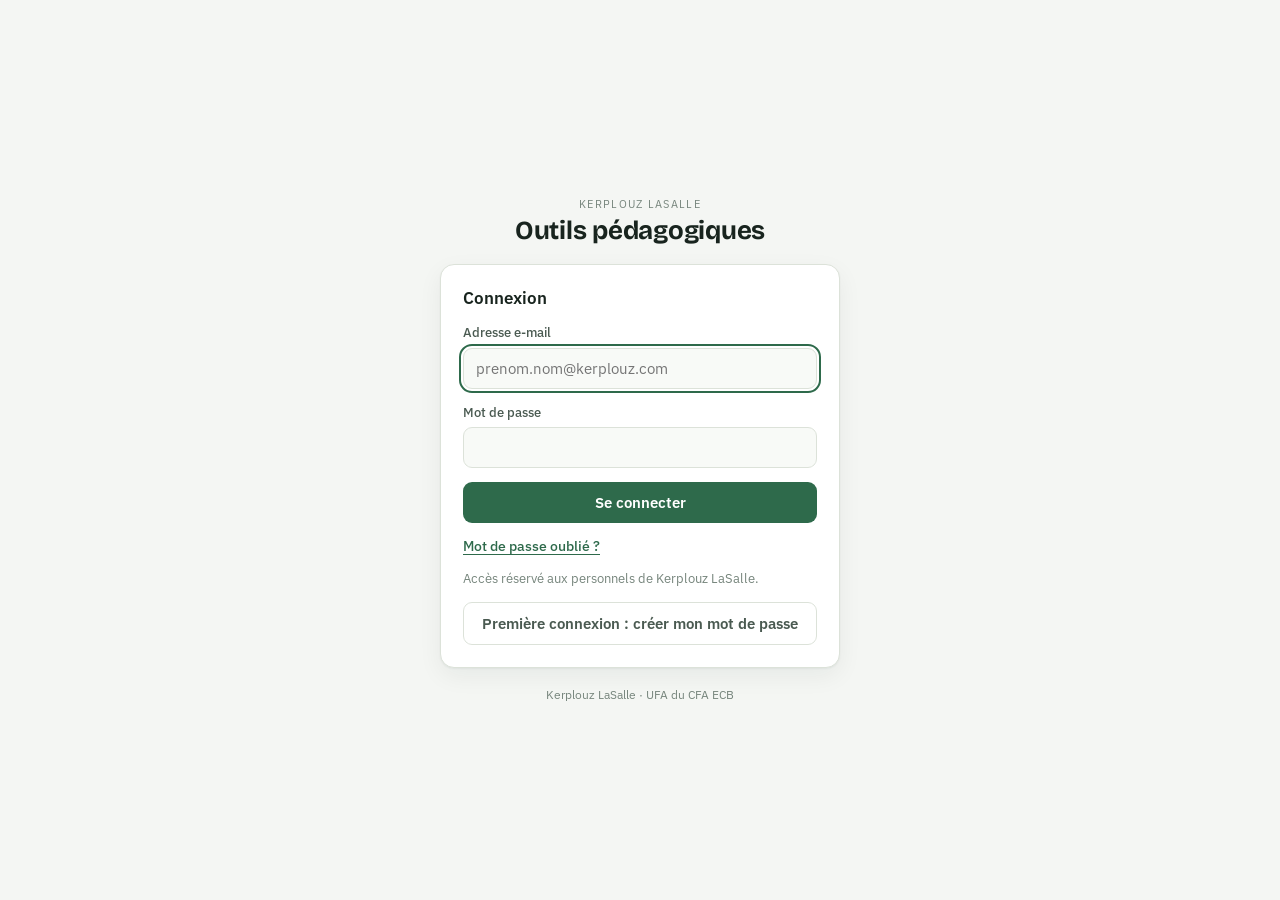
==== commit 2e046281: "v6.4 : bandeau Cette semaine" ====
--- a/index.html
+++ b/index.html
@@ -76,6 +76,31 @@
 .apercu .info{flex-basis:100%;color:#8A3F1C}
 .banner{background:#FFF6E5;border:1px solid #F0DDB5;color:#7A5410;border-radius:10px;padding:12px 14px;font-size:13.5px}
 a.admin{font:600 12.5px var(--body);background:var(--ink);color:#fff;border-radius:999px;padding:6px 12px;text-decoration:none}
+/* ---- Cette semaine ---- */
+.semaine{background:var(--surface);border:1px solid var(--line);border-radius:14px;padding:14px 16px;display:flex;flex-direction:column;gap:10px}
+.sem-h{display:flex;flex-wrap:wrap;gap:10px;align-items:center;justify-content:space-between}
+.sem-h h2{font:700 19px/1.2 var(--display);margin:0}
+.sem-nav{display:flex;gap:6px;align-items:center;font-size:13.5px;color:var(--ink-2)}
+.sem-nav button{padding:4px 10px;font-size:13px}
+.sem-grid{display:grid;grid-template-columns:repeat(auto-fit,minmax(260px,1fr));gap:14px}
+.sem-col h3{font-size:13px;text-transform:uppercase;letter-spacing:.06em;color:var(--ink-3);margin:0 0 6px;display:flex;justify-content:space-between;align-items:center;gap:6px}
+.sem-col ul{list-style:none;margin:0;padding:0;display:flex;flex-direction:column;gap:6px}
+.sem-col li{border:1px solid var(--line);border-left:4px solid var(--c,var(--line));border-radius:9px;padding:7px 10px;font-size:13.5px}
+.sem-col li b{font-weight:600}.sem-col li .s{display:block;font-size:12px;color:var(--ink-3)}
+.sem-col li.imp{background:#FFF6E5;border-color:#F0DDB5}
+.sem-col li p{margin:3px 0 0;font-size:13px;color:var(--ink-2);white-space:pre-wrap}
+.sem-vide{font-size:13px;color:var(--ink-3);margin:0}
+button.mini{font:600 12px var(--body);padding:3px 9px;border-radius:8px;background:var(--surface);color:var(--accent);border:1px solid var(--line);text-transform:none;letter-spacing:0}
+button.mini.del{color:var(--danger)}
+.finfo{display:flex;flex-direction:column;gap:7px;background:#F8FAF7;border:1px solid var(--line);border-radius:10px;padding:10px;margin-bottom:8px}
+.finfo input,.finfo textarea,.finfo select{font:13.5px var(--body);padding:6px 8px}
+.finfo textarea{min-height:60px;border:1px solid var(--line);border-radius:8px;background:#fff}
+.finfo .ck{display:flex;flex-wrap:wrap;gap:4px 10px;font-size:12.5px;color:var(--ink-2)}
+.finfo .ck label{display:flex;gap:4px;align-items:center;font-size:12.5px;font-weight:400}
+.finfo .ck input{width:auto}
+.finfo .row{display:flex;gap:8px;flex-wrap:wrap;align-items:center}
+.finfo .row input[type=date]{width:auto}
+.finfo .per{display:flex;gap:6px;align-items:center}
 /* ---- Espaces ---- */
 .espaces{display:flex;gap:4px;flex-wrap:wrap;background:var(--surface);border:1px solid var(--line);border-radius:14px;padding:5px}
 .esp{font:600 14px var(--body);background:none;color:var(--ink-2);border-radius:10px;padding:9px 14px;position:relative}
@@ -96,8 +121,8 @@
 .actus li a{color:var(--ink);font-weight:500;text-decoration:none}.actus li a:hover{color:var(--accent);text-decoration:underline}
 .actus .level-h a{color:#6B5CA5;font-weight:600;text-decoration:none}
 .actus li span{font-size:12px;color:var(--ink-3)}
-body:not([data-espace="accueil"]):not([data-espace="evaluations"]) #rappels,body:not([data-espace="accueil"]):not([data-espace="evaluations"]) #rappelsUC{display:none!important}
-body:not([data-espace="accueil"]) #mine{display:none}
+.actus li p{margin:2px 0 0;font-size:12.5px;color:var(--ink-2);display:-webkit-box;-webkit-line-clamp:3;-webkit-box-orient:vertical;overflow:hidden}
+#veilleFil{display:flex;flex-direction:column;gap:26px}
 @media (max-width:640px){.esp{padding:8px 10px;font-size:13px}}
 @media (prefers-reduced-motion:reduce){.tile,.espcard{transition:none}}
 </style></head><body>
@@ -180,6 +205,15 @@
     <div class="banner" id="banner" hidden></div>
     <div class="banner" id="rappels" hidden></div>
     <div class="banner" id="rappelsUC" hidden></div>
+    <section class="semaine" id="semaine" hidden>
+      <div class="sem-h"><h2>Cette semaine</h2><div class="sem-nav"><button type="button" class="ghost" data-sem="-1" aria-label="Semaine précédente">‹</button><span id="semLib"></span><button type="button" class="ghost" data-sem="1" aria-label="Semaine suivante">›</button><button type="button" class="ghost" data-sem="0" id="semAuj">Aujourd'hui</button></div></div>
+      <div class="sem-grid">
+        <div class="sem-col"><h3>Au CFA</h3><div id="semPres"></div></div>
+        <div class="sem-col"><h3>Évaluations prévues</h3><div id="semEval"></div></div>
+        <div class="sem-col"><h3>Infos <button type="button" class="mini" id="btnInfo">+ Ajouter une info</button></h3><form id="fInfo" class="finfo" hidden></form><div id="semInfos"></div></div>
+      </div>
+      <form id="fAlt" class="finfo" hidden></form>
+    </section>
     <nav class="espaces" id="espaces" aria-label="Espaces de la plateforme"></nav>
     <div class="mine" id="mine"></div>
     <div class="tabs" role="group" aria-label="Filtrer par formation" id="tabs"></div>
@@ -191,7 +225,7 @@
 </main>
 <script>
 const SB="https://olqclfsywasktwirswpb.supabase.co", KEY="sb_publishable_Qry6l1DGbG9IkLtGT7CF4w_OyP4rI8x", SKEY="kep.session";
-const $=s=>document.querySelector(s);
+const $=s=>document.querySelector(s),$$=s=>[...document.querySelectorAll(s)];
 const params=new URLSearchParams(location.search);
 const next=(()=>{const n=params.get("next")||"";return /^\/[A-Za-z0-9\/_\-.]*$/.test(n)&&!n.startsWith("//")?n:"";})();
 const ls={get(){try{return JSON.parse(localStorage.getItem(SKEY)||"null");}catch(e){return null;}},set(v){try{v?localStorage.setItem(SKEY,JSON.stringify(v)):localStorage.removeItem(SKEY);}catch(e){}}};
@@ -264,7 +298,7 @@
   if(refus){history.replaceState(null,"","/");const bn=$("#banner");bn.hidden=false;
     bn.textContent=refus==="suspendu"?"Votre compte est suspendu.":"Vous n'avez pas accès à cet outil. Si vous en avez besoin, demandez au responsable pédagogique de vous rattacher à la classe concernée.";}
   if(droits.admin&&!(droits.outils||[]).includes("admin"))droits.outils.push("admin");
-  filtre="all";espace=location.hash.slice(1)||"accueil";renderDash();show("vHome");rappelsCCF(s);rappelsUC(s);}
+  filtre="all";espace=location.hash.slice(1)||ls2("kep.espace")||"outils";renderDash();show("vHome");rappelsCCF(s);rappelsUC(s);chargerSemaine();}
 /* Rappels UC (référents CAPa) : dates à fixer au plus tard 15 jours avant la période agréée, convocations à envoyer */
 async function rappelsUC(s){const box=$("#rappelsUC");box.hidden=true;
   if(!droits||!(droits.outils||[]).includes("uc-coord"))return;
@@ -318,7 +352,6 @@
   // Outils pédagogiques
   {esp:"outils",niv:"tous",t:"Référentiels des diplômes",d:"Capacités, critères et indicateurs de chaque diplôme de la filière (source Chlorofil) : consultation, recherche et impression.",i:"fiche",href:"/REF/",code:"referentiels"},
   {esp:"outils",niv:"tous",t:"La fabrique à livret",d:"Export Yparéo en entrée, un livret d'alternance Word par apprenti·e en sortie : les 18 modèles v5 validés, publipostés dans le navigateur.",i:"livret",href:"/livret/",code:"livret"},
-  {esp:"outils",niv:"tous",t:"Tableau de stratégie de formation",d:"Répartition des capacités du référentiel entre le CFA et l'entreprise, période par période.",i:"decoup"},
   {esp:"outils",niv:"tous",t:"Fiches pédagogiques prévisionnelles",d:"Par formateur : heures de face-à-face et cadrage des UC enseignées d'après le référentiel.",i:"inscr"},
   {esp:"evaluations",niv:"btsa",t:"Grilles d'évaluation BTS AP",d:"Préparer les classeurs Excel par capacité : onglet Notes et une grille par apprenant, logos et mise en page d'origine.",i:"grille",href:"/BTS/",code:"grilles-bts"},
   // Évaluations
@@ -332,7 +365,7 @@
   {esp:"evaluations",niv:"bprea",t:"Évaluations UC du BPREA",d:"Documents 4 et 5 en ligne dès que le plan d'évaluation agréé est saisi.",i:"grille"},
   {esp:"evaluations",niv:"cs",t:"Évaluations UC du CS",d:"Grilles des trois UC et résultats du groupe, dès que le plan d'évaluation agréé est saisi.",i:"grille"},
   // Suivi des apprenants
-  {esp:"suivi",niv:"tous",t:"Suivi et accompagnement",d:"Liste de vos apprenants avec leur dernier échange, visites en entreprise, alertes et actions en retard ; fiche de suivi imprimable.",i:"suivi",href:"/SUIVI/",code:"suivi"},
+  {esp:"suivi",niv:"tous",t:"Toutes mes classes",d:"Vue d'ensemble de vos apprenants avec leur dernier échange, visites en entreprise, alertes et actions en retard ; fiche de suivi imprimable.",i:"suivi",href:"/SUIVI/",code:"suivi"},
   {esp:"suivi",niv:"tous",t:"Actions à mener",d:"Toutes les actions et alertes ouvertes de vos classes, par échéance.",i:"calend",href:"/SUIVI/?o=actions",code:"suivi"},
   // Veille
   {esp:"veille",niv:"tous",t:"Actualités de la filière",d:"Unep, arboriculture, végétal, formation et réglementation : les flux des sources de référence, filtrés et classés par thème.",i:"veille",href:"/VEILLE/",code:"veille"},
@@ -343,49 +376,137 @@
   {esp:"admin",niv:"tous",t:"Plans d'évaluation UC",d:"Plans agréés par cohorte, épreuves et périodes, formateurs affectés aux UC.",i:"fiche",href:"/UC/param.html",code:"uc-param"},
   {esp:"admin",niv:"tous",t:"Référentiels : import et validation",d:"Importer ou corriger un référentiel depuis un tableur, valider les textes relus sur Chlorofil.",i:"fiche",href:"/REF/",code:"uc-param"},
   {esp:"admin",niv:"tous",t:"Sources de la veille",d:"Ajouter, filtrer ou désactiver les flux d'actualités.",i:"veille",href:"/VEILLE/?o=src",code:"uc-param"}];
-let filtre="all",espace="accueil";const BADGES={};
-function navEsp(EV){EV=EV||espacesVus();$("#espaces").innerHTML=[{id:"accueil",nom:"Accueil",c:"#18241E"},...EV].map(e=>`<button type="button" class="esp" data-esp="${e.id}" aria-current="${espace===e.id?"page":"false"}" style="--c:${e.c}">${e.nom}${BADGES[e.id]||""}</button>`).join("");}
+/* Outils par diplôme : référentiel, TSF, déroulé pédagogique, suivi de la filière */
+const REFS={capa:"CAPA-JP",bpa:"BPA-OSP",bp:"BP-AP",btsa:"BTSA-AP",bprea:"BP-REA",cs:"CS-AG"};
+Object.entries(REFS).forEach(([k,ref])=>{const c=FORMS[k].court;TOOLS.push(
+  {esp:"outils",niv:k,t:"Référentiel "+c,d:"Unités, capacités et critères du diplôme (source Chlorofil) : consultation, recherche et impression.",i:"fiche",href:"/REF/?ref="+ref,code:"referentiels"},
+  {esp:"outils",niv:k,t:"Tableau de stratégie de formation",d:"Répartition des capacités du "+c+" entre le CFA et l'entreprise, période par période.",i:"decoup"},
+  {esp:"outils",niv:k,t:"Déroulé pédagogique",d:"Progression des séquences du "+c+" semaine par semaine, reliée au référentiel et au calendrier d'alternance.",i:"calend"},
+  {esp:"suivi",niv:k,t:"Suivi des apprenants "+c,d:"Par classe : entretiens et accompagnement, suivi des épreuves, entreprises et visites, actions à mener.",i:"suivi",href:"/SUIVI/?filiere="+k,code:"suivi"});});
+const ls2=k=>{try{return localStorage.getItem(k);}catch(e){return null;}};
+let filtre="all",espace="outils";const BADGES={};
+function navEsp(EV){EV=EV||espacesVus();$("#espaces").innerHTML=EV.map(e=>`<button type="button" class="esp" data-esp="${e.id}" aria-current="${espace===e.id?"page":"false"}" style="--c:${e.c}">${e.nom}${BADGES[e.id]||""}</button>`).join("");}
 function outilsVus(){const d=apercu||droits||{};return new Set(d.outils||[]);}
 function visiblesEsp(esp){
   const d=apercu||droits||{},niv=new Set(d.niveaux||[]),out=outilsVus();
-  return TOOLS.filter(t=>t.esp===esp&&(t.code?(d.admin&&!apercu)||out.has(t.code):(d.admin&&!apercu)||t.niv==="tous"||niv.has(t.niv)))
+  const adm=d.admin&&!apercu;return TOOLS.filter(t=>t.esp===esp&&(adm||t.niv==="tous"||niv.has(t.niv))&&(t.code?adm||out.has(t.code):true))
     .filter(t=>t.code||esp!=="admin");}
 function espacesVus(){return ESPACES.filter(e=>visiblesEsp(e.id).some(t=>t.href));}
 function tuile(t){const f=FORMS[t.niv],on=!!t.href;const ico=`<span class="ico"><svg viewBox="0 0 24 24" fill="none" stroke="currentColor" stroke-width="1.8" stroke-linecap="round" stroke-linejoin="round" aria-hidden="true">${ICONS[t.i]||ICONS.fiche}</svg></span>`;
   return on?`<a class="tile" href="${t.href}" style="--c:${f.c}">${ico}<span class="st on">${t.espNom||"Disponible"}</span><b>${t.t}</b><p>${t.d}</p><span class="go">Ouvrir l'outil →</span></a>`
            :`<div class="tile soon" aria-disabled="true" style="--c:${f.c}">${ico}<span class="st soon">À venir${t.espNom?" · "+t.espNom:""}</span><b>${t.t}</b><p>${t.d}</p></div>`;}
 function renderDash(){
-  const EV=espacesVus();if(espace!=="accueil"&&!EV.some(e=>e.id===espace))espace="accueil";
+  const EV=espacesVus();if(!EV.some(e=>e.id===espace))espace=(EV[0]||{id:"outils"}).id;
   navEsp(EV);
   document.body.dataset.espace=espace;
-  if(espace==="accueil"){
-    const T=[];EV.forEach(e=>T.push(...visiblesEsp(e.id).map(t=>Object.assign({},t,{espNom:e.nom,espC:e.c}))));
-    const F=Object.keys(FORMS).filter(k=>T.some(t=>t.niv===k));if(filtre!=="all"&&!F.includes(filtre))filtre="all";
-    $("#tabs").innerHTML=[["all","Toutes les formations","var(--ink-3)"],...F.map(k=>[k,FORMS[k].court,FORMS[k].c])].map(([id,n,c])=>`<button type="button" class="tab" aria-pressed="${filtre===id}" data-f="${id}" style="--c:${c}"><span class="sw"></span>${n}</button>`).join("");
-    $("#tabs").hidden=F.length<2;
-    $("#levels").innerHTML=F.filter(k=>filtre==="all"||filtre===k).map(k=>{const f=FORMS[k],L=T.filter(t=>t.niv===k);
-      return `<section class="level" style="--c:${f.c}" aria-labelledby="h-${k}"><div class="level-h"><h2 id="h-${k}">${f.nom}</h2><span class="niv">${f.niv}</span><span class="sub">${f.sub}</span></div>
-        <div class="tiles">${L.map(tuile).join("")}</div></section>`;}).join("")
-      +`<section class="actus" id="actus" hidden><div class="level-h" style="--c:#6B5CA5"><h2>Dernières actualités</h2><span class="sub"><a href="/VEILLE/">Toute la veille →</a></span></div><ul id="actusL"></ul></section>`;
-    extrasAccueil();return;}
-  const T=visiblesEsp(espace),F=Object.keys(FORMS).filter(k=>T.some(t=>t.niv===k));
+  const T=visiblesEsp(espace);let F=Object.keys(FORMS).filter(k=>T.some(t=>t.niv===k));
+  if(espace==="veille")F=[...mesFilieres(),"tous"];
   if(filtre!=="all"&&!F.includes(filtre))filtre="all";
   $("#tabs").innerHTML=[["all","Toutes les formations","var(--ink-3)"],...F.map(k=>[k,FORMS[k].court,FORMS[k].c])].map(([id,n,c])=>`<button type="button" class="tab" aria-pressed="${filtre===id}" data-f="${id}" style="--c:${c}"><span class="sw"></span>${n}</button>`).join("");
   $("#tabs").hidden=F.length<2;
   const E=ESPACES.find(e=>e.id===espace);
-  $("#levels").innerHTML=`<p class="espintro">${E.d}</p>`+F.filter(k=>filtre==="all"||filtre===k).map(k=>{const f=FORMS[k],L=T.filter(t=>t.niv===k);
+  $("#levels").innerHTML=`<p class="espintro">${E.d}</p>`+(espace==="veille"?`<div id="veilleFil"></div>`:"")+F.filter(k=>espace!=="veille"||k==="tous").filter(k=>filtre==="all"||filtre===k).map(k=>{const f=FORMS[k],L=T.filter(t=>t.niv===k);
     return `<section class="level" style="--c:${f.c}" aria-labelledby="h-${k}"><div class="level-h"><h2 id="h-${k}">${f.nom}</h2><span class="niv">${f.niv}</span><span class="sub">${f.sub}</span></div>
-      <div class="tiles">${L.map(tuile).join("")}</div></section>`;}).join("");
+      <div class="tiles">${L.map(tuile).join("")}</div></section>`;}).join("")
+    ;
+  extrasAccueil();
 }
 /* Accueil : chiffres utiles et dernières actualités */
-async function extrasAccueil(){const s=await session();if(!s)return;const out=outilsVus(),adm=droits&&droits.admin&&!apercu;
+/* ---------- Cette semaine ---------- */
+const SEM={lundi:null,d:null};
+const lundiDe=d=>{const x=new Date(d);x.setHours(12,0,0,0);const j=x.getDay();x.setDate(x.getDate()+(j===6?2:j===0?1:-(j-1)));return x.toISOString().slice(0,10);};  // le week-end : semaine suivante
+const jfr=(d,o)=>new Date(d+"T12:00:00").toLocaleDateString("fr-FR",o||{weekday:"short",day:"numeric",month:"short"});
+const addJ=(d,n)=>{const x=new Date(d+"T12:00:00");x.setDate(x.getDate()+n);return x.toISOString().slice(0,10);};
+async function chargerSemaine(){const s=await session();if(!s||!droits)return;SEM.lundi=SEM.lundi||lundiDe(new Date());
+  try{SEM.d=await api("/rest/v1/rpc/ma_semaine",{method:"POST",body:{p_lundi:SEM.lundi},token:s.access_token});}catch(e){SEM.d=null;$("#semaine").hidden=true;return;}
+  renderSemaine();}
+function renderSemaine(){const d=SEM.d;if(!d)return;$("#semaine").hidden=false;const l=SEM.lundi,v=addJ(l,4);
+  const cur=lundiDe(new Date())===l;$("#semLib").textContent=(cur?"Semaine du ":"Semaine du ")+jfr(l,{day:"numeric",month:"long"})+" au "+jfr(v,{day:"numeric",month:"long"});$("#semAuj").hidden=cur;
+  const col=n=>(FORMS[n]||FORMS.tous).c;
+  const P=d.presents||[];
+  $("#semPres").innerHTML=(P.length?`<ul>${P.map(x=>`<li style="--c:${col(x.niveau)}"><b>${esc(x.libelle)}</b><span class="s">du ${jfr(x.du)} au ${jfr(x.au)}${x.note?" · "+esc(x.note):""}</span></li>`).join("")}</ul>`
+      :`<p class="sem-vide">${(d.classes||[]).length?"Aucune de vos classes n'est au CFA cette semaine d'après le calendrier d'alternance.":"Aucune classe ne vous est rattachée."}</p>`)
+    +(d.peut_alternance?`<p style="margin:8px 0 0"><button type="button" class="mini" id="btnAlt">Calendrier d'alternance</button></p>`:"");
+  const E=d.evaluations||[];
+  $("#semEval").innerHTML=E.length?`<ul>${E.map(x=>{const c=(d.classes||[]).find(k=>k.code===x.classe)||{};return `<li style="--c:${col(c.niveau)}"><b>${esc(jfr(x.jour))}${x.heure?" · "+esc(x.heure):""}</b> · ${esc(x.libelle)}<span class="s">${esc(x.type)} ${esc(x.code)} — ${esc(x.nom)}</span></li>`;}).join("")}</ul>`
+    :'<p class="sem-vide">Aucune évaluation prévue pour vos classes.</p>';
+  const I=d.infos||[],moi=(droits.email||"").toLowerCase(),resp=droits.admin||(droits.roles||[]).includes("responsable_peda");
+  $("#semInfos").innerHTML=I.length?`<ul>${I.map(x=>`<li class="${x.importante?"imp":""}" style="--c:${x.importante?"#D1683F":"#3F6FA8"}"><b>${esc(x.titre)}</b>${x.lien?` · <a href="${esc(x.lien)}" target="_blank" rel="noopener">lien</a>`:""}
+      <span class="s">${esc(x.auteur_nom||x.auteur)} · ${x.classes.length?esc(x.classes.map(c=>((d.classes||[]).find(k=>k.code===c)||{libelle:c}).libelle).join(", ")):"toutes les classes"}${x.au?" · jusqu'au "+jfr(x.au):""}</span>
+      ${x.texte?`<p>${esc(x.texte)}</p>`:""}${x.auteur===moi||resp?`<button type="button" class="mini del" data-infodel="${x.id}" style="margin-top:4px">Retirer</button>`:""}</li>`).join("")}</ul>`
+    :'<p class="sem-vide">Aucune info pour cette semaine.</p>';}
+function formInfo(){const d=SEM.d||{},C=d.classes||[];
+  $("#fInfo").innerHTML=`<input name="titre" required placeholder="Titre (ex. Sortie pédagogique CAPa JP 2 jeudi)">
+    <textarea name="texte" placeholder="Détails (facultatif)"></textarea>
+    <input name="lien" type="url" placeholder="Lien (facultatif)">
+    <div class="ck"><span>Pour :</span>${C.map(c=>`<label><input type="checkbox" name="classes" value="${esc(c.code)}"> ${esc(c.libelle)}</label>`).join("")}<span class="s" style="flex-basis:100%;color:var(--ink-3)">Aucune case cochée = visible par tout le personnel</span></div>
+    <div class="row"><label style="font-size:12.5px">Du <input type="date" name="du" value="${SEM.lundi>lundiDe(new Date())?SEM.lundi:new Date().toISOString().slice(0,10)}"></label><label style="font-size:12.5px">au <input type="date" name="au" value="${addJ(SEM.lundi,4)}"></label>
+      <label style="font-size:12.5px;display:flex;gap:4px;align-items:center"><input type="checkbox" name="importante" style="width:auto"> importante</label></div>
+    <div class="row"><button type="submit" class="mini">Publier</button><button type="button" class="mini" data-infoclose="1">Annuler</button></div>`;
+  $("#fInfo").hidden=false;$("#fInfo").titre.focus();}
+async function formAlt(code){const d=SEM.d||{},s=await session();const C=(d.classes||[]).filter(c=>c.referent||droits.admin||(droits.roles||[]).some(r=>["responsable_peda","secretariat"].includes(r)));
+  if(!C.length)return;code=code||C[0].code;let P=[];
+  try{P=await api("/rest/v1/alternance?classe=eq."+encodeURIComponent(code)+"&order=du",{token:s.access_token})||[];}catch(e){}
+  $("#fAlt").innerHTML=`<div class="row"><b>Calendrier d'alternance</b><select name="classe">${C.map(c=>`<option value="${esc(c.code)}"${c.code===code?" selected":""}>${esc(c.libelle)}</option>`).join("")}</select>
+      <span class="s" style="font-size:12px;color:var(--ink-3)">semaines de présence au CFA</span></div>
+    <div id="altRows">${(P.length?P:[{du:"",au:""}]).map(ligneAlt).join("")}</div>
+    <div class="row"><button type="button" class="mini" data-altadd="1">+ Une période</button>
+      <details style="font-size:12.5px"><summary style="cursor:pointer;color:var(--accent)">Coller des dates</summary><textarea name="coller" placeholder="Une période par ligne : 28/09/2026 02/10/2026" style="margin-top:4px;width:100%"></textarea><button type="button" class="mini" data-altcoller="1">Ajouter ces périodes</button></details></div>
+    <div class="row"><button type="submit" class="mini">Enregistrer</button><button type="button" class="mini" data-altclose="1">Fermer</button></div>`;
+  $("#fAlt").hidden=false;$("#fAlt").scrollIntoView({block:"nearest"});}
+const ligneAlt=p=>`<div class="per"><input type="date" name="du" value="${esc(p.du||"")}"> au <input type="date" name="au" value="${esc(p.au||"")}"><input name="note" placeholder="remarque" value="${esc(p.note||"")}" style="flex:1"><button type="button" class="mini del" data-altdel="1" aria-label="Supprimer la période">×</button></div>`;
+document.addEventListener("click",async e=>{const t=e.target;
+  const sm=t.closest("[data-sem]");if(sm){const n=+sm.dataset.sem;SEM.lundi=n?addJ(SEM.lundi,7*n):lundiDe(new Date());$("#fInfo").hidden=true;chargerSemaine();return;}
+  if(t.id==="btnInfo"){if($("#fInfo").hidden)formInfo();else $("#fInfo").hidden=true;return;}
+  if(t.closest("[data-infoclose]")){$("#fInfo").hidden=true;return;}
+  const idl=t.closest("[data-infodel]");if(idl){if(idl.dataset.sur!=="1"){idl.dataset.sur="1";idl.textContent="Confirmer";return;}
+    const s=await session();try{await api("/rest/v1/infos?id=eq."+idl.dataset.infodel,{method:"DELETE",token:s.access_token});chargerSemaine();}catch(err){alertSem(err.message);}return;}
+  if(t.id==="btnAlt"){formAlt();return;}
+  if(t.closest("[data-altclose]")){$("#fAlt").hidden=true;return;}
+  if(t.closest("[data-altadd]")){$("#altRows").insertAdjacentHTML("beforeend",ligneAlt({}));return;}
+  if(t.closest("[data-altdel]")){t.closest(".per").remove();return;}
+  if(t.closest("[data-altcoller]")){const iso=x=>{const m=x.match(/(\d{1,2})\/(\d{1,2})\/(\d{4})/);return m?`${m[3]}-${m[2].padStart(2,"0")}-${m[1].padStart(2,"0")}`:"";};
+    $("#fAlt").coller.value.split("\n").forEach(l=>{const d=l.match(/\d{1,2}\/\d{1,2}\/\d{4}/g);if(d)$("#altRows").insertAdjacentHTML("beforeend",ligneAlt({du:iso(d[0]),au:iso(d[1]||d[0])}));});
+    $("#fAlt").coller.value="";$$(".per").forEach(r=>{if(!r.querySelector("[name=du]").value)r.remove();});return;}
+});
+function alertSem(m){const b=$("#banner");b.hidden=false;b.textContent=m;}
+document.addEventListener("change",e=>{if(e.target.closest("#fAlt")&&e.target.name==="classe")formAlt(e.target.value);});
+document.addEventListener("submit",async e=>{const f=e.target;
+  if(f.id==="fInfo"){e.preventDefault();const fd=new FormData(f),s=await session();
+    const body={titre:fd.get("titre").trim(),texte:fd.get("texte").trim(),lien:fd.get("lien").trim(),classes:fd.getAll("classes"),du:fd.get("du")||undefined,au:fd.get("au")||null,importante:!!fd.get("importante"),auteur:(droits.email||"").toLowerCase(),auteur_nom:((droits.prenom||"")+" "+(droits.nom||"")).trim()};
+    if(!body.titre)return;f.querySelector("button[type=submit]").disabled=true;
+    try{await api("/rest/v1/infos",{method:"POST",body,token:s.access_token});f.hidden=true;chargerSemaine();}catch(err){alertSem("Info non publiée : "+err.message);f.querySelector("button[type=submit]").disabled=false;}}
+  if(f.id==="fAlt"){e.preventDefault();const s=await session(),per=[...f.querySelectorAll(".per")].map(r=>({du:r.querySelector("[name=du]").value,au:r.querySelector("[name=au]").value,note:r.querySelector("[name=note]").value})).filter(p=>p.du);
+    try{await api("/rest/v1/rpc/alternance_fixer",{method:"POST",body:{p_classe:f.classe.value,p_periodes:per},token:s.access_token});f.hidden=true;chargerSemaine();}catch(err){alertSem("Calendrier non enregistré : "+err.message);}}
+});
+let EXTRAS=null,VEILLE_D=null;
+const MOTS=[[/\bcapa\b|jardinier paysagiste/i,["capa"]],[/\bbpa\b/i,["bpa"]],[/\bbp\b|brevet professionnel/i,["bp"]],[/\bbtsa?\b|technicien sup/i,["btsa"]],[/arbor|élag|elag|grimp|\barbres?\b/i,["cs"]],[/exploitation agricole|agricult|élevage|\bpac\b|maraîch|installation agricole/i,["bprea"]],[/paysag|espaces? verts?|jardin/i,["capa","bpa","bp","btsa"]]];
+const cleUrl=u=>String(u||"").replace(/[?&]utm_[^&#]*/g,"").replace(/#.*$/,"");
+function mesFilieres(){const d=apercu||droits||{};const all=Object.keys(REFS);return d.admin&&!apercu?all:all.filter(k=>(d.niveaux||[]).includes(k));}
+function filDe(i){const r=VEILLE_D.ret[cleUrl(i.url)];if(r&&r.filieres)return r.filieres;const f=new Set(i.filieres||[]);const t=(i.titre||"")+" "+(i.resume||"");const spec=MOTS.slice(0,-1).filter(([re])=>re.test(t));spec.forEach(([re,l])=>l.forEach(x=>f.add(x)));if(!spec.length&&MOTS[MOTS.length-1][0].test(t))MOTS[MOTS.length-1][1].forEach(x=>f.add(x));return [...f];}
+function resDe(i){const r=VEILLE_D.ret[cleUrl(i.url)];return r&&r.resume!=null?r.resume:(i.resume||"");}
+function renderVeilleFil(){const box=$("#veilleFil");if(!box)return;
+  if(!VEILLE_D){box.innerHTML='<p class="note" style="text-align:left">Chargement des actualités…</p>';return;}
+  const I=VEILLE_D.items.filter(i=>{const r=VEILLE_D.ret[cleUrl(i.url)];return !(r&&r.masque);});
+  const li=i=>{const r=resDe(i);return `<li><a href="${esc(i.url)}" target="_blank" rel="noopener">${esc(i.titre)}</a><span>${esc(i.source)}${i.date?" · "+new Date(i.date).toLocaleDateString("fr-FR",{day:"numeric",month:"short"}):""}</span>${r?`<p>${esc(r)}</p>`:""}</li>`;};
+  const ks=mesFilieres().filter(k=>filtre==="all"||filtre===k);
+  let h=ks.map(k=>{const f=FORMS[k],L=I.filter(i=>filDe(i).includes(k)).slice(0,6);
+    return `<section class="level actus" style="--c:${f.c}"><div class="level-h"><h2>${f.nom}</h2><span class="niv">${f.niv}</span><span class="sub"><a href="/VEILLE/?fil=${k}" style="color:${f.c}">Toute la veille ${f.court} →</a></span></div>
+      ${L.length?`<ul>${L.map(li).join("")}</ul>`:'<p class="note" style="text-align:left">Aucune actualité récente pour cette filière.</p>'}</section>`;}).join("");
+  if(filtre==="all"||filtre==="tous"){const C=I.filter(i=>!filDe(i).length).slice(0,6);
+    if(C.length)h+=`<section class="level actus" style="--c:#4A5A51"><div class="level-h"><h2>Formation, apprentissage et réglementation</h2><span class="niv">Toutes filières</span><span class="sub"><a href="/VEILLE/" style="color:#4A5A51">Toute la veille →</a></span></div><ul>${C.map(li).join("")}</ul></section>`;}
+  box.innerHTML=h;}
+function extrasAccueil(){if(!EXTRAS)EXTRAS=chargerExtras();renderVeilleFil();}
+function afficherActus(L){if(!L||!L.length||!$("#actusL"))return;$("#actusL").innerHTML=L.map(i=>`<li><a href="${esc(i.url)}" target="_blank" rel="noopener">${esc(i.titre)}</a><span>${esc(i.source)}${i.date?" · "+new Date(i.date).toLocaleDateString("fr-FR",{day:"numeric",month:"short"}):""}</span></li>`).join("");$("#actus").hidden=false;}
+async function chargerExtras(){const s=await session();if(!s)return;const out=outilsVus(),adm=droits&&droits.admin&&!apercu;
   if(adm||out.has("suivi")){try{const a=await api("/rest/v1/rpc/suivi_actions",{method:"POST",body:{},token:s.access_token})||[];const auj=new Date().toISOString().slice(0,10),r=a.filter(x=>x.echeance&&x.echeance<auj).length;
     BADGES.suivi=a.length?`<span class="badge${r?" warn":""}" title="${a.length} action(s) ouverte(s)${r?", dont "+r+" en retard":""}">${a.length}</span>`:"";navEsp();}catch(e){}}
-  if(adm||out.has("veille")){try{const r=await fetch("/api/veille",{credentials:"same-origin"});if(!r.ok)return;const d=await r.json(),L=(d.items||[]).slice(0,6);if(!L.length||espace!=="accueil")return;
+  if(adm||out.has("veille")){try{const r=await fetch("/api/veille",{credentials:"same-origin"});if(!r.ok)return;const d=await r.json(),L=(d.items||[]).slice(0,6);let ret=[];try{ret=await api("/rest/v1/veille_retouches",{token:s.access_token})||[];}catch(e){}
+    VEILLE_D={items:d.items||[],ret:Object.fromEntries(ret.map(x=>[cleUrl(x.url),x]))};renderVeilleFil();if(!L.length)return;
     const n2=(d.items||[]).filter(i=>i.date&&Date.now()-Date.parse(i.date)<7*864e5).length;BADGES.veille=n2?`<span class="badge" title="${n2} article(s) cette semaine">${n2}</span>`:"";navEsp();
-    $("#actusL").innerHTML=L.map(i=>`<li><a href="${esc(i.url)}" target="_blank" rel="noopener">${esc(i.titre)}</a><span>${esc(i.source)}${i.date?" · "+new Date(i.date).toLocaleDateString("fr-FR",{day:"numeric",month:"short"}):""}</span></li>`).join("");$("#actus").hidden=false;}catch(e){}}
+    return L;}catch(e){}}
 }
-function allerEsp(id,push){espace=id;filtre="all";if(push!==false)history.replaceState(null,"",id==="accueil"?location.pathname:"#"+id);renderDash();window.scrollTo({top:0});}
+function allerEsp(id,push){espace=id;filtre="all";try{localStorage.setItem("kep.espace",id);}catch(e){}if(push!==false)history.replaceState(null,"","#"+id);renderDash();window.scrollTo({top:0});}
 window.addEventListener("hashchange",()=>{const h=location.hash.slice(1);if(h&&h!==espace)allerEsp(h,false);});
 document.addEventListener("click",e=>{const es=e.target.closest("[data-esp]");if(es){e.preventDefault();allerEsp(es.dataset.esp);return;}
   const b=e.target.closest("[data-f]");if(!b)return;filtre=b.dataset.f;renderDash();});
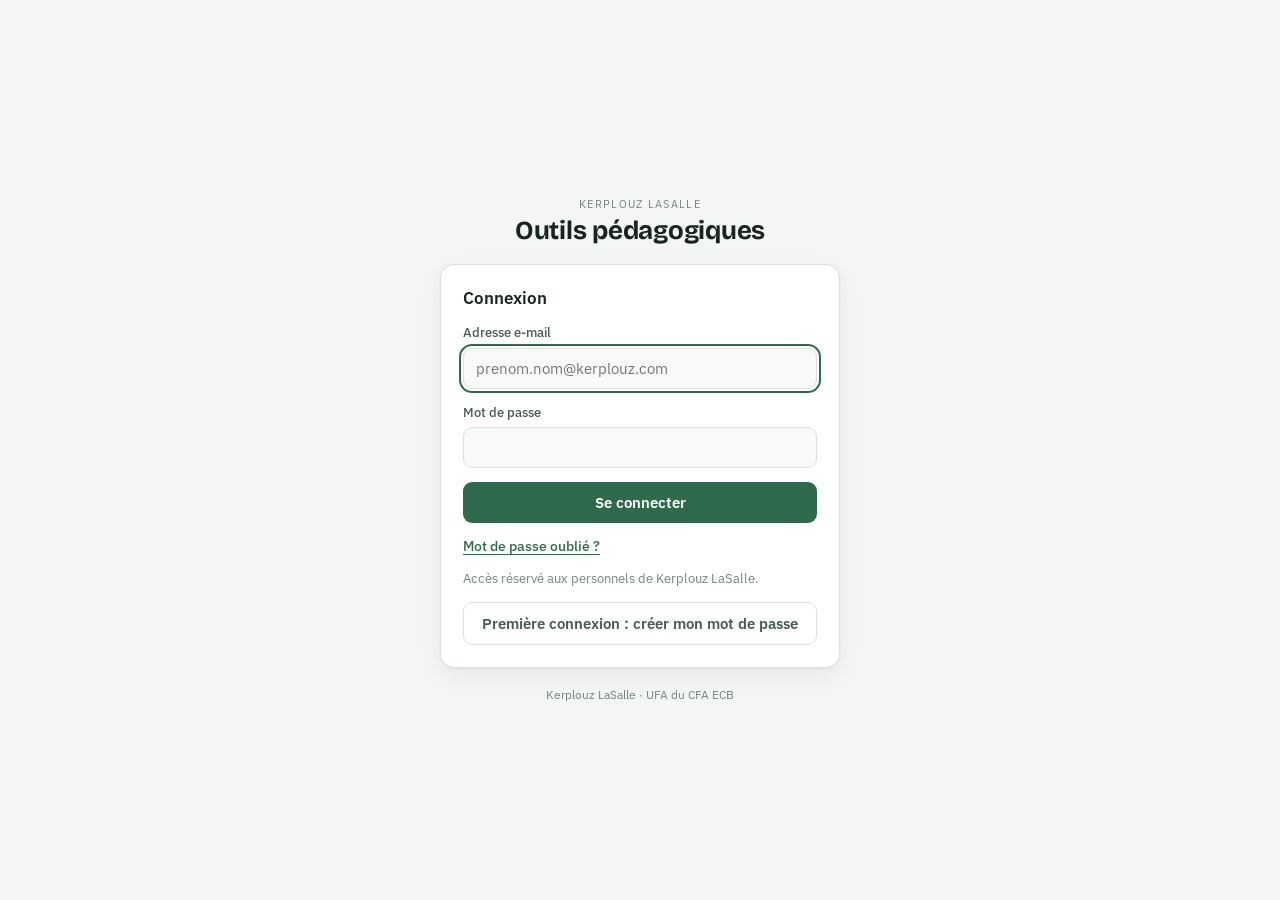
==== commit f616fda6: "v6.5 : espace Actualites, saisie des grilles" ====
--- a/index.html
+++ b/index.html
@@ -101,6 +101,16 @@
 .finfo .row{display:flex;gap:8px;flex-wrap:wrap;align-items:center}
 .finfo .row input[type=date]{width:auto}
 .finfo .per{display:flex;gap:6px;align-items:center}
+.sem-bar{display:flex;flex-wrap:wrap;gap:10px;align-items:center;justify-content:space-between;background:var(--surface);border:1px solid var(--line);border-radius:12px;padding:8px 12px}
+.acards{display:grid;grid-template-columns:repeat(auto-fill,minmax(250px,1fr));gap:12px}
+.acard{display:flex;flex-direction:column;gap:4px;background:var(--surface);border:1px solid var(--line);border-top:3px solid var(--c);border-radius:12px;padding:12px 14px;font-size:13.5px}
+.acard.auto{background:color-mix(in srgb,var(--c) 6%,#fff)}
+.acard.imp{background:#FFF6E5;border-color:#F0DDB5;border-top-color:#D1683F}
+.acard .tag{font-size:11px;font-weight:700;text-transform:uppercase;letter-spacing:.05em;color:var(--c)}
+.acard.imp .tag{color:#B4561F}
+.acard b{font-size:14.5px}.acard p{margin:0;color:var(--ink-2);white-space:pre-wrap}
+.acard .s{font-size:12px;color:var(--ink-3)}.acard a{font-size:13px;color:var(--accent);font-weight:600}
+.acard .mini{align-self:flex-start;margin-top:4px}
 /* ---- Espaces ---- */
 .espaces{display:flex;gap:4px;flex-wrap:wrap;background:var(--surface);border:1px solid var(--line);border-radius:14px;padding:5px}
 .esp{font:600 14px var(--body);background:none;color:var(--ink-2);border-radius:10px;padding:9px 14px;position:relative}
@@ -205,15 +215,6 @@
     <div class="banner" id="banner" hidden></div>
     <div class="banner" id="rappels" hidden></div>
     <div class="banner" id="rappelsUC" hidden></div>
-    <section class="semaine" id="semaine" hidden>
-      <div class="sem-h"><h2>Cette semaine</h2><div class="sem-nav"><button type="button" class="ghost" data-sem="-1" aria-label="Semaine précédente">‹</button><span id="semLib"></span><button type="button" class="ghost" data-sem="1" aria-label="Semaine suivante">›</button><button type="button" class="ghost" data-sem="0" id="semAuj">Aujourd'hui</button></div></div>
-      <div class="sem-grid">
-        <div class="sem-col"><h3>Au CFA</h3><div id="semPres"></div></div>
-        <div class="sem-col"><h3>Évaluations prévues</h3><div id="semEval"></div></div>
-        <div class="sem-col"><h3>Infos <button type="button" class="mini" id="btnInfo">+ Ajouter une info</button></h3><form id="fInfo" class="finfo" hidden></form><div id="semInfos"></div></div>
-      </div>
-      <form id="fAlt" class="finfo" hidden></form>
-    </section>
     <nav class="espaces" id="espaces" aria-label="Espaces de la plateforme"></nav>
     <div class="mine" id="mine"></div>
     <div class="tabs" role="group" aria-label="Filtrer par formation" id="tabs"></div>
@@ -298,7 +299,7 @@
   if(refus){history.replaceState(null,"","/");const bn=$("#banner");bn.hidden=false;
     bn.textContent=refus==="suspendu"?"Votre compte est suspendu.":"Vous n'avez pas accès à cet outil. Si vous en avez besoin, demandez au responsable pédagogique de vous rattacher à la classe concernée.";}
   if(droits.admin&&!(droits.outils||[]).includes("admin"))droits.outils.push("admin");
-  filtre="all";espace=location.hash.slice(1)||ls2("kep.espace")||"outils";renderDash();show("vHome");rappelsCCF(s);rappelsUC(s);chargerSemaine();}
+  filtre="all";espace=location.hash.slice(1)||ls2("kep.espace")||"actus";renderDash();show("vHome");rappelsCCF(s);rappelsUC(s);chargerSemaine();}
 /* Rappels UC (référents CAPa) : dates à fixer au plus tard 15 jours avant la période agréée, convocations à envoyer */
 async function rappelsUC(s){const box=$("#rappelsUC");box.hidden=true;
   if(!droits||!(droits.outils||[]).includes("uc-coord"))return;
@@ -342,6 +343,7 @@
   tous:{nom:"Toutes formations",court:"Transversal",niv:"Transversal",c:"#4A5A51",sub:"Outils communs"}};
 /* Espaces de la plateforme */
 const ESPACES=[
+  {id:"actus",nom:"Actualités",i:"calend",c:"#3F6FA8",d:"La vie des classes semaine par semaine : présences au CFA d'après le calendrier d'alternance, évaluations prévues et infos de l'équipe."},
   {id:"outils",nom:"Outils pédagogiques",i:"livret",c:"#2E6A4B",d:"Référentiels des diplômes, livrets d'alternance et outils de préparation des cours."},
   {id:"evaluations",nom:"Évaluations",i:"grille",c:"#D1683F",d:"Unités capitalisables, CCF, grilles, calendriers des épreuves et convocations."},
   {id:"suivi",nom:"Suivi des apprenants",i:"suivi",c:"#3F6FA8",d:"Accompagnement : entretiens, visites en entreprise, alertes et actions à mener."},
@@ -353,17 +355,17 @@
   {esp:"outils",niv:"tous",t:"Référentiels des diplômes",d:"Capacités, critères et indicateurs de chaque diplôme de la filière (source Chlorofil) : consultation, recherche et impression.",i:"fiche",href:"/REF/",code:"referentiels"},
   {esp:"outils",niv:"tous",t:"La fabrique à livret",d:"Export Yparéo en entrée, un livret d'alternance Word par apprenti·e en sortie : les 18 modèles v5 validés, publipostés dans le navigateur.",i:"livret",href:"/livret/",code:"livret"},
   {esp:"outils",niv:"tous",t:"Fiches pédagogiques prévisionnelles",d:"Par formateur : heures de face-à-face et cadrage des UC enseignées d'après le référentiel.",i:"inscr"},
-  {esp:"evaluations",niv:"btsa",t:"Grilles d'évaluation BTS AP",d:"Préparer les classeurs Excel par capacité : onglet Notes et une grille par apprenant, logos et mise en page d'origine.",i:"grille",href:"/BTS/",code:"grilles-bts"},
+  {esp:"evaluations",niv:"capa",t:"Saisie des grilles d'évaluation",d:"Saisie en ligne des grilles officielles de vos épreuves, tableau de bord des résultats et suivi des évaluations de la formation.",i:"grille",href:"/UC/",code:"saisie-uc"},
+  {esp:"evaluations",niv:"bpa",t:"Saisie des grilles d'évaluation",d:"Saisie en ligne des grilles officielles de vos épreuves, tableau de bord des résultats et suivi des évaluations de la formation.",i:"grille"},
+  {esp:"evaluations",niv:"bp",t:"Saisie des grilles d'évaluation",d:"Saisie en ligne des grilles officielles de vos épreuves, tableau de bord des résultats et suivi des évaluations de la formation.",i:"grille"},
+  {esp:"evaluations",niv:"btsa",t:"Saisie des grilles d'évaluation",d:"Saisie en ligne des grilles officielles de vos épreuves, tableau de bord des résultats et suivi des évaluations de la formation.",i:"grille",href:"/CCF/",code:"ccf-bts"},
+  {esp:"evaluations",niv:"bprea",t:"Saisie des grilles d'évaluation",d:"Saisie en ligne des grilles officielles de vos épreuves, tableau de bord des résultats et suivi des évaluations de la formation.",i:"grille"},
+  {esp:"evaluations",niv:"cs",t:"Saisie des grilles d'évaluation",d:"Saisie en ligne des grilles officielles de vos épreuves, tableau de bord des résultats et suivi des évaluations de la formation.",i:"grille"},
+  {esp:"evaluations",niv:"btsa",t:"Préparation des grilles Excel",d:"Préparer les classeurs Excel par capacité : onglet Notes et une grille par apprenant, logos et mise en page d'origine.",i:"grille",href:"/BTS/",code:"grilles-bts"},
   // Évaluations
-  {esp:"evaluations",niv:"capa",t:"Évaluations UC : documents 4 et 5",d:"Tableau de bord et résultats, saisie des appréciations, calendrier des épreuves ; pour les référents et le coordinateur : dates, convocations et éditions de la cohorte.",i:"grille",href:"/UC/",code:"saisie-uc"},
   {esp:"evaluations",niv:"capa",t:"Calendrier des épreuves UC",d:"Périodes agréées et dates des épreuves du CAPa par classe.",i:"calend",href:"/UC/?vue=cal",code:"saisie-uc"},
-  {esp:"evaluations",niv:"btsa",t:"Tableau de bord CCF",d:"Vos épreuves certificatives : saisie en ligne des grilles des capacités dont vous êtes intervenant.",i:"suivi",href:"/CCF/",code:"ccf-bts"},
   {esp:"evaluations",niv:"btsa",t:"Coordination BTS AP",d:"Résultats de la promotion, candidats, épreuves et convocations, courriers aux entreprises, documents de fin d'année.",i:"coord",href:"/CCF/?vue=coord",code:"grilles-bts"},
   {esp:"evaluations",niv:"btsa",t:"Calendrier des CCF",d:"Dates, horaires et lieux des CCF par année (BTS 1, BTS 2), repris dans les grilles.",i:"calend",href:"/CCF/?vue=cal",code:"ccf-bts"},
-  {esp:"evaluations",niv:"bpa",t:"Évaluations UC du BPA",d:"Documents 4 et 5 en ligne, comme pour le CAPa, dès que le plan d'évaluation agréé est saisi.",i:"grille"},
-  {esp:"evaluations",niv:"bp",t:"Évaluations UC du BP",d:"Documents 4 et 5 en ligne, comme pour le CAPa, dès que le plan d'évaluation agréé est saisi.",i:"grille"},
-  {esp:"evaluations",niv:"bprea",t:"Évaluations UC du BPREA",d:"Documents 4 et 5 en ligne dès que le plan d'évaluation agréé est saisi.",i:"grille"},
-  {esp:"evaluations",niv:"cs",t:"Évaluations UC du CS",d:"Grilles des trois UC et résultats du groupe, dès que le plan d'évaluation agréé est saisi.",i:"grille"},
   // Suivi des apprenants
   {esp:"suivi",niv:"tous",t:"Toutes mes classes",d:"Vue d'ensemble de vos apprenants avec leur dernier échange, visites en entreprise, alertes et actions en retard ; fiche de suivi imprimable.",i:"suivi",href:"/SUIVI/",code:"suivi"},
   {esp:"suivi",niv:"tous",t:"Actions à mener",d:"Toutes les actions et alertes ouvertes de vos classes, par échéance.",i:"calend",href:"/SUIVI/?o=actions",code:"suivi"},
@@ -384,14 +386,14 @@
   {esp:"outils",niv:k,t:"Déroulé pédagogique",d:"Progression des séquences du "+c+" semaine par semaine, reliée au référentiel et au calendrier d'alternance.",i:"calend"},
   {esp:"suivi",niv:k,t:"Suivi des apprenants "+c,d:"Par classe : entretiens et accompagnement, suivi des épreuves, entreprises et visites, actions à mener.",i:"suivi",href:"/SUIVI/?filiere="+k,code:"suivi"});});
 const ls2=k=>{try{return localStorage.getItem(k);}catch(e){return null;}};
-let filtre="all",espace="outils";const BADGES={};
+let filtre="all",espace="actus";const BADGES={};
 function navEsp(EV){EV=EV||espacesVus();$("#espaces").innerHTML=EV.map(e=>`<button type="button" class="esp" data-esp="${e.id}" aria-current="${espace===e.id?"page":"false"}" style="--c:${e.c}">${e.nom}${BADGES[e.id]||""}</button>`).join("");}
 function outilsVus(){const d=apercu||droits||{};return new Set(d.outils||[]);}
 function visiblesEsp(esp){
   const d=apercu||droits||{},niv=new Set(d.niveaux||[]),out=outilsVus();
   const adm=d.admin&&!apercu;return TOOLS.filter(t=>t.esp===esp&&(adm||t.niv==="tous"||niv.has(t.niv))&&(t.code?adm||out.has(t.code):true))
     .filter(t=>t.code||esp!=="admin");}
-function espacesVus(){return ESPACES.filter(e=>visiblesEsp(e.id).some(t=>t.href));}
+function espacesVus(){return ESPACES.filter(e=>e.id==="actus"||visiblesEsp(e.id).some(t=>t.href));}
 function tuile(t){const f=FORMS[t.niv],on=!!t.href;const ico=`<span class="ico"><svg viewBox="0 0 24 24" fill="none" stroke="currentColor" stroke-width="1.8" stroke-linecap="round" stroke-linejoin="round" aria-hidden="true">${ICONS[t.i]||ICONS.fiche}</svg></span>`;
   return on?`<a class="tile" href="${t.href}" style="--c:${f.c}">${ico}<span class="st on">${t.espNom||"Disponible"}</span><b>${t.t}</b><p>${t.d}</p><span class="go">Ouvrir l'outil →</span></a>`
            :`<div class="tile soon" aria-disabled="true" style="--c:${f.c}">${ico}<span class="st soon">À venir${t.espNom?" · "+t.espNom:""}</span><b>${t.t}</b><p>${t.d}</p></div>`;}
@@ -399,6 +401,7 @@
   const EV=espacesVus();if(!EV.some(e=>e.id===espace))espace=(EV[0]||{id:"outils"}).id;
   navEsp(EV);
   document.body.dataset.espace=espace;
+  if(espace==="actus"){renderActus();extrasAccueil();return;}
   const T=visiblesEsp(espace);let F=Object.keys(FORMS).filter(k=>T.some(t=>t.niv===k));
   if(espace==="veille")F=[...mesFilieres(),"tous"];
   if(filtre!=="all"&&!F.includes(filtre))filtre="all";
@@ -418,23 +421,36 @@
 const jfr=(d,o)=>new Date(d+"T12:00:00").toLocaleDateString("fr-FR",o||{weekday:"short",day:"numeric",month:"short"});
 const addJ=(d,n)=>{const x=new Date(d+"T12:00:00");x.setDate(x.getDate()+n);return x.toISOString().slice(0,10);};
 async function chargerSemaine(){const s=await session();if(!s||!droits)return;SEM.lundi=SEM.lundi||lundiDe(new Date());
-  try{SEM.d=await api("/rest/v1/rpc/ma_semaine",{method:"POST",body:{p_lundi:SEM.lundi},token:s.access_token});}catch(e){SEM.d=null;$("#semaine").hidden=true;return;}
+  try{SEM.d=await api("/rest/v1/rpc/ma_semaine",{method:"POST",body:{p_lundi:SEM.lundi},token:s.access_token});}catch(e){SEM.d={classes:[],presents:[],evaluations:[],infos:[]};}
   renderSemaine();}
-function renderSemaine(){const d=SEM.d;if(!d)return;$("#semaine").hidden=false;const l=SEM.lundi,v=addJ(l,4);
-  const cur=lundiDe(new Date())===l;$("#semLib").textContent=(cur?"Semaine du ":"Semaine du ")+jfr(l,{day:"numeric",month:"long"})+" au "+jfr(v,{day:"numeric",month:"long"});$("#semAuj").hidden=cur;
-  const col=n=>(FORMS[n]||FORMS.tous).c;
-  const P=d.presents||[];
-  $("#semPres").innerHTML=(P.length?`<ul>${P.map(x=>`<li style="--c:${col(x.niveau)}"><b>${esc(x.libelle)}</b><span class="s">du ${jfr(x.du)} au ${jfr(x.au)}${x.note?" · "+esc(x.note):""}</span></li>`).join("")}</ul>`
-      :`<p class="sem-vide">${(d.classes||[]).length?"Aucune de vos classes n'est au CFA cette semaine d'après le calendrier d'alternance.":"Aucune classe ne vous est rattachée."}</p>`)
-    +(d.peut_alternance?`<p style="margin:8px 0 0"><button type="button" class="mini" id="btnAlt">Calendrier d'alternance</button></p>`:"");
-  const E=d.evaluations||[];
-  $("#semEval").innerHTML=E.length?`<ul>${E.map(x=>{const c=(d.classes||[]).find(k=>k.code===x.classe)||{};return `<li style="--c:${col(c.niveau)}"><b>${esc(jfr(x.jour))}${x.heure?" · "+esc(x.heure):""}</b> · ${esc(x.libelle)}<span class="s">${esc(x.type)} ${esc(x.code)} — ${esc(x.nom)}</span></li>`;}).join("")}</ul>`
-    :'<p class="sem-vide">Aucune évaluation prévue pour vos classes.</p>';
-  const I=d.infos||[],moi=(droits.email||"").toLowerCase(),resp=droits.admin||(droits.roles||[]).includes("responsable_peda");
-  $("#semInfos").innerHTML=I.length?`<ul>${I.map(x=>`<li class="${x.importante?"imp":""}" style="--c:${x.importante?"#D1683F":"#3F6FA8"}"><b>${esc(x.titre)}</b>${x.lien?` · <a href="${esc(x.lien)}" target="_blank" rel="noopener">lien</a>`:""}
-      <span class="s">${esc(x.auteur_nom||x.auteur)} · ${x.classes.length?esc(x.classes.map(c=>((d.classes||[]).find(k=>k.code===c)||{libelle:c}).libelle).join(", ")):"toutes les classes"}${x.au?" · jusqu'au "+jfr(x.au):""}</span>
-      ${x.texte?`<p>${esc(x.texte)}</p>`:""}${x.auteur===moi||resp?`<button type="button" class="mini del" data-infodel="${x.id}" style="margin-top:4px">Retirer</button>`:""}</li>`).join("")}</ul>`
-    :'<p class="sem-vide">Aucune info pour cette semaine.</p>';}
+function renderSemaine(){if(espace==="actus")renderActus();}
+function infoFil(x,d){const C=d.classes||[];if(x.classes&&x.classes.length)return [...new Set(x.classes.map(c=>(C.find(k=>k.code===c)||{}).niveau).filter(Boolean))];return x.filieres&&x.filieres.length?x.filieres:[];}
+function renderActus(){const d=SEM.d;
+  const F=[...new Set([...mesFilieres(),...((d&&d.classes)||[]).map(c=>c.niveau).filter(n=>FORMS[n])])].filter(k=>k!=="tous");const tabs=[...F,"tous"];
+  if(filtre!=="all"&&!tabs.includes(filtre))filtre="all";
+  $("#tabs").innerHTML=[["all","Toutes les formations","var(--ink-3)"],...tabs.map(k=>[k,FORMS[k].court,FORMS[k].c])].map(([id,n,c])=>`<button type="button" class="tab" aria-pressed="${filtre===id}" data-f="${id}" style="--c:${c}"><span class="sw"></span>${n}</button>`).join("");
+  $("#tabs").hidden=tabs.length<2;
+  const l=SEM.lundi||lundiDe(new Date()),v=addJ(l,4),cur=lundiDe(new Date())===l;
+  let h=`<div class="sem-bar"><div class="sem-nav"><button type="button" class="ghost" data-sem="-1" aria-label="Semaine précédente">‹</button><b>Semaine du ${jfr(l,{day:"numeric",month:"long"})} au ${jfr(v,{day:"numeric",month:"long"})}</b><button type="button" class="ghost" data-sem="1" aria-label="Semaine suivante">›</button>${cur?"":'<button type="button" class="ghost" data-sem="0">Cette semaine</button>'}</div>
+    <div class="sem-nav"><button type="button" id="btnInfo">+ Ajouter une info</button>${d&&d.peut_alternance?'<button type="button" class="ghost" id="btnAlt">Calendrier d\'alternance</button>':""}</div></div>
+    <form id="fInfo" class="finfo" hidden></form><form id="fAlt" class="finfo" hidden></form>`;
+  if(!d){$("#levels").innerHTML=h+'<p class="note" style="text-align:left">Chargement…</p>';return;}
+  const C=d.classes||[],moi=(droits.email||"").toLowerCase(),resp=droits.admin||(droits.roles||[]).includes("responsable_peda");
+  const carteInfo=x=>`<div class="acard${x.importante?" imp":""}"><span class="tag">${x.importante?"Important":"Info"}</span><b>${esc(x.titre)}</b>${x.texte?`<p>${esc(x.texte)}</p>`:""}${x.lien?`<a href="${esc(x.lien)}" target="_blank" rel="noopener">Ouvrir le lien →</a>`:""}
+    <span class="s">${esc(x.auteur_nom||x.auteur)} · ${x.classes.length?esc(x.classes.map(c=>(C.find(k=>k.code===c)||{libelle:c}).libelle).join(", ")):"toutes les classes"}${x.au?" · jusqu'au "+jfr(x.au):""}</span>
+    ${x.auteur===moi||resp?`<button type="button" class="mini del" data-infodel="${x.id}">Retirer</button>`:""}</div>`;
+  const section=(k,cartes,vide)=>{const f=FORMS[k];return `<section class="level" style="--c:${f.c}"><div class="level-h"><h2>${f.nom}</h2><span class="niv">${f.niv}</span><span class="sub">${k==="tous"?"Infos communes à toutes les formations":f.sub}</span></div>
+    <div class="acards">${cartes.length?cartes.join(""):`<p class="note" style="text-align:left;margin:0">${vide}</p>`}</div></section>`;};
+  for(const k of F.filter(k=>filtre==="all"||filtre===k)){
+    const P=(d.presents||[]).filter(x=>x.niveau===k),E=(d.evaluations||[]).filter(x=>(C.find(c=>c.code===x.classe)||{}).niveau===k),I=(d.infos||[]).filter(x=>infoFil(x,d).includes(k));
+    const cartes=[];
+    if(P.length)cartes.push(`<div class="acard auto"><span class="tag">Au CFA cette semaine</span>${P.map(x=>`<b>${esc(x.libelle)}</b><span class="s">du ${jfr(x.du)} au ${jfr(x.au)}${x.note?" · "+esc(x.note):""}</span>`).join("")}</div>`);
+    E.forEach(x=>cartes.push(`<div class="acard auto"><span class="tag">${esc(x.type==="CCF"?"CCF":"Épreuve UC")} · ${esc(jfr(x.jour))}${x.heure?" · "+esc(x.heure):""}</span><b>${esc(x.libelle)} — ${esc(x.code)}</b><p>${esc(x.nom)}</p><span class="s">${esc(x.lieu||"")}</span></div>`));
+    I.forEach(x=>cartes.push(carteInfo(x)));
+    const aC=C.filter(c=>c.niveau===k).length;
+    h+=section(k,cartes,aC?"Aucune classe au CFA, aucune évaluation ni info cette semaine.":"Aucune classe de cette filière ne vous est rattachée.");}
+  if(filtre==="all"||filtre==="tous"){const I=(d.infos||[]).filter(x=>!infoFil(x,d).length);h+=section("tous",I.map(carteInfo),"Aucune info commune à toutes les formations cette semaine.");}
+  $("#levels").innerHTML=h;}
 function formInfo(){const d=SEM.d||{},C=d.classes||[];
   $("#fInfo").innerHTML=`<input name="titre" required placeholder="Titre (ex. Sortie pédagogique CAPa JP 2 jeudi)">
     <textarea name="texte" placeholder="Détails (facultatif)"></textarea>
@@ -456,7 +472,7 @@
   $("#fAlt").hidden=false;$("#fAlt").scrollIntoView({block:"nearest"});}
 const ligneAlt=p=>`<div class="per"><input type="date" name="du" value="${esc(p.du||"")}"> au <input type="date" name="au" value="${esc(p.au||"")}"><input name="note" placeholder="remarque" value="${esc(p.note||"")}" style="flex:1"><button type="button" class="mini del" data-altdel="1" aria-label="Supprimer la période">×</button></div>`;
 document.addEventListener("click",async e=>{const t=e.target;
-  const sm=t.closest("[data-sem]");if(sm){const n=+sm.dataset.sem;SEM.lundi=n?addJ(SEM.lundi,7*n):lundiDe(new Date());$("#fInfo").hidden=true;chargerSemaine();return;}
+  const sm=t.closest("[data-sem]");if(sm){const n=+sm.dataset.sem;SEM.lundi=n?addJ(SEM.lundi,7*n):lundiDe(new Date());chargerSemaine();return;}
   if(t.id==="btnInfo"){if($("#fInfo").hidden)formInfo();else $("#fInfo").hidden=true;return;}
   if(t.closest("[data-infoclose]")){$("#fInfo").hidden=true;return;}
   const idl=t.closest("[data-infodel]");if(idl){if(idl.dataset.sur!=="1"){idl.dataset.sur="1";idl.textContent="Confirmer";return;}
